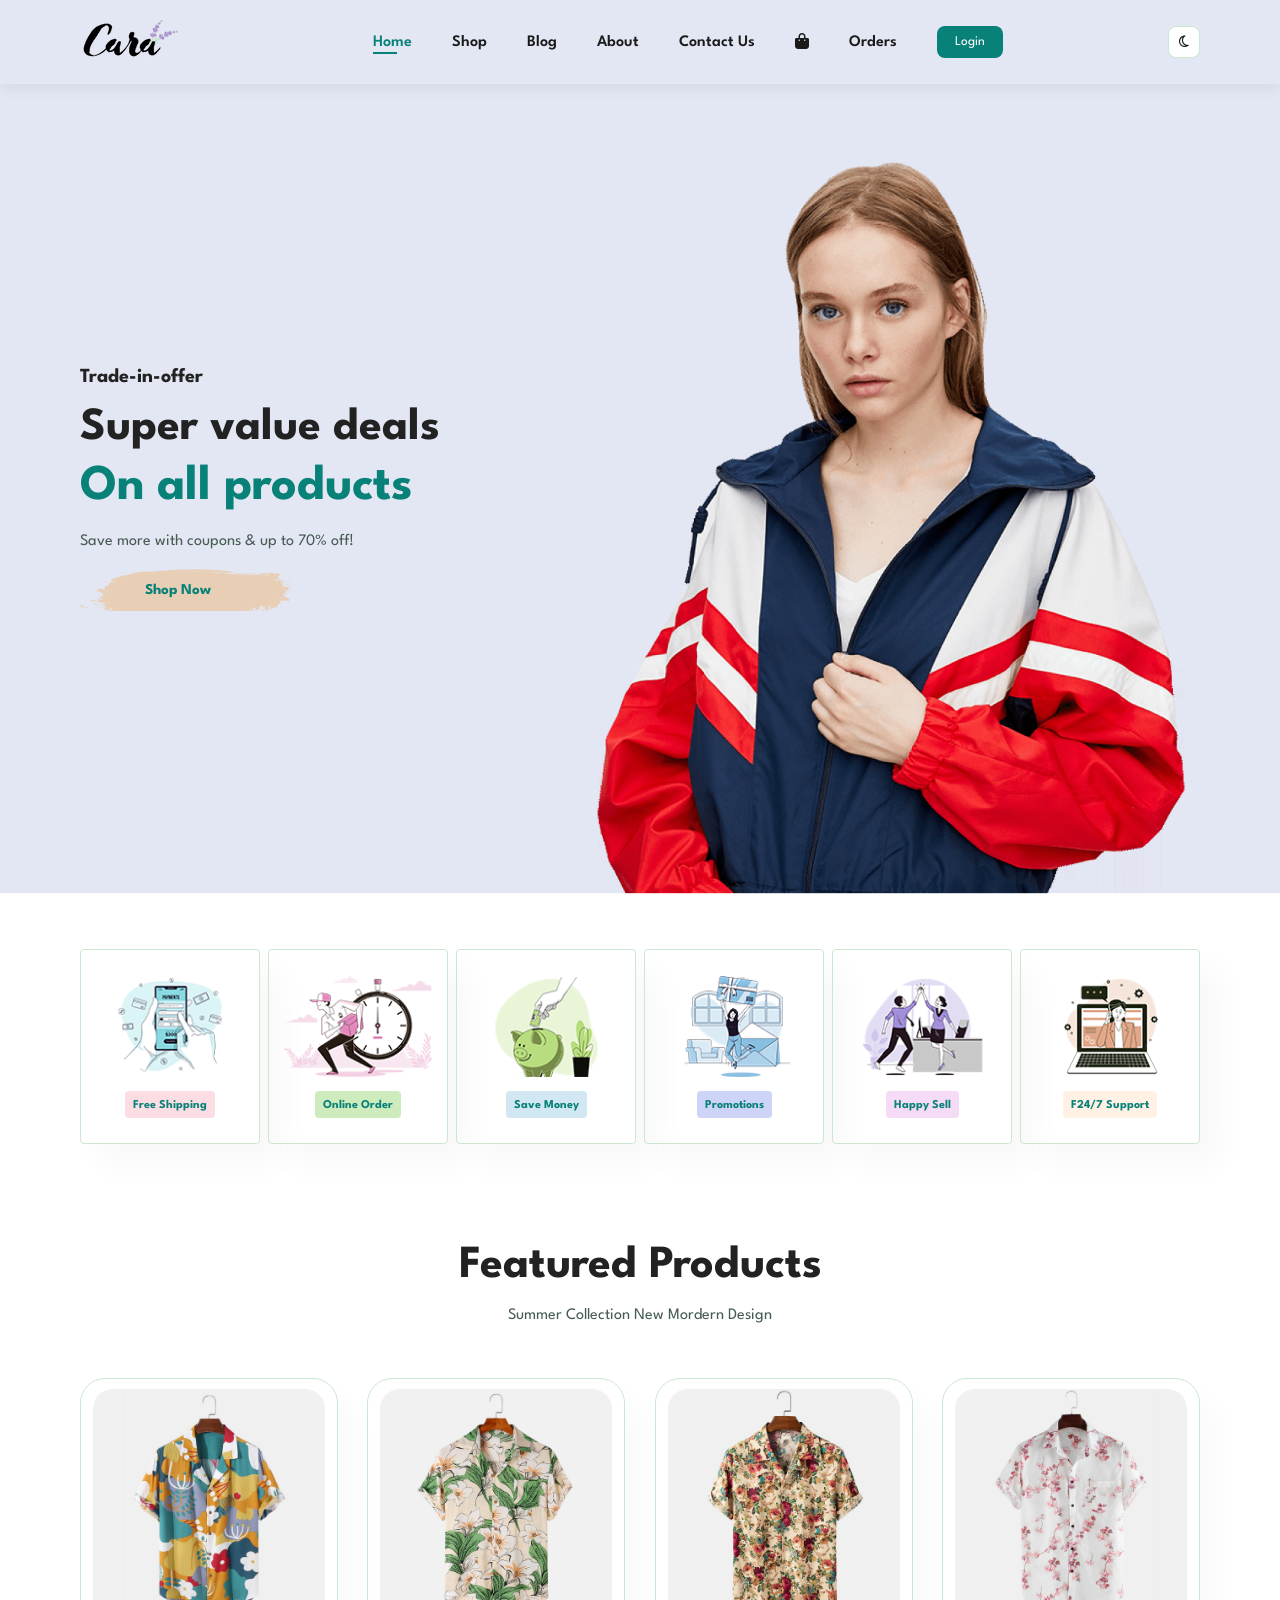
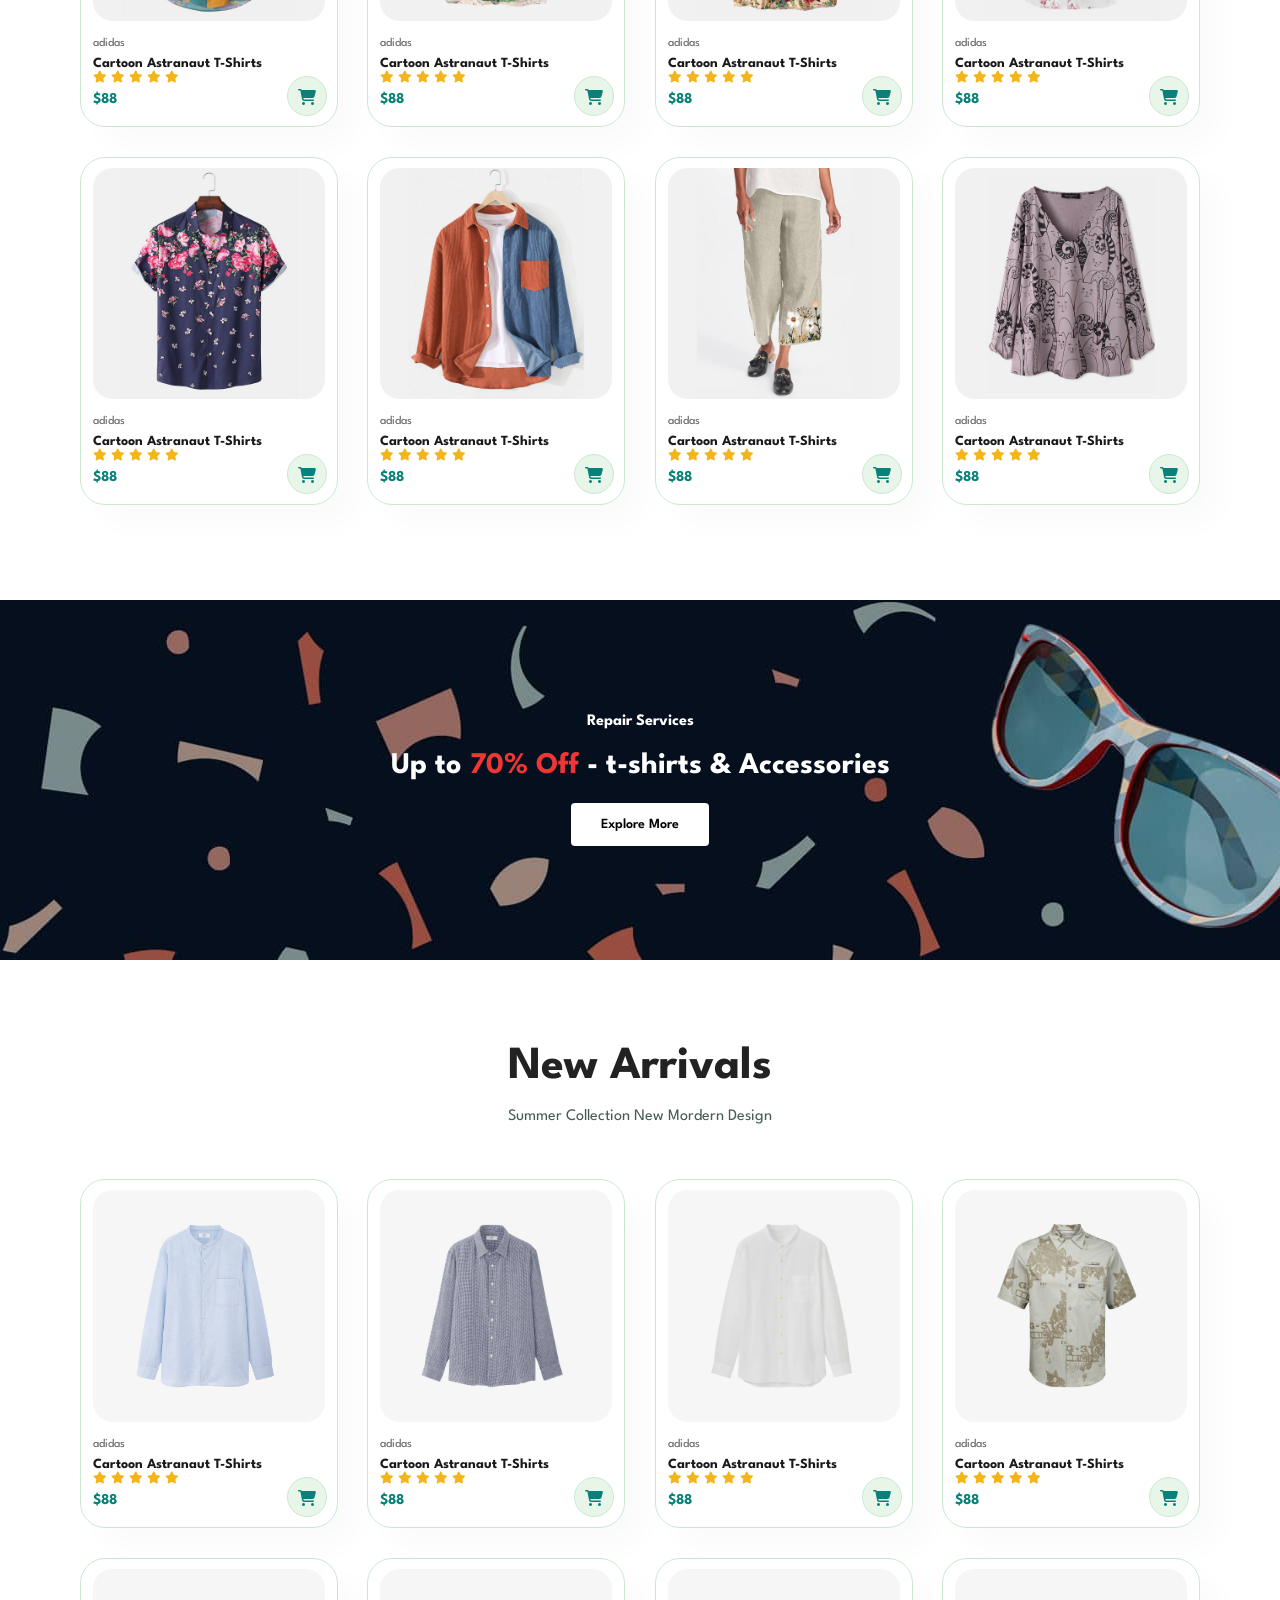
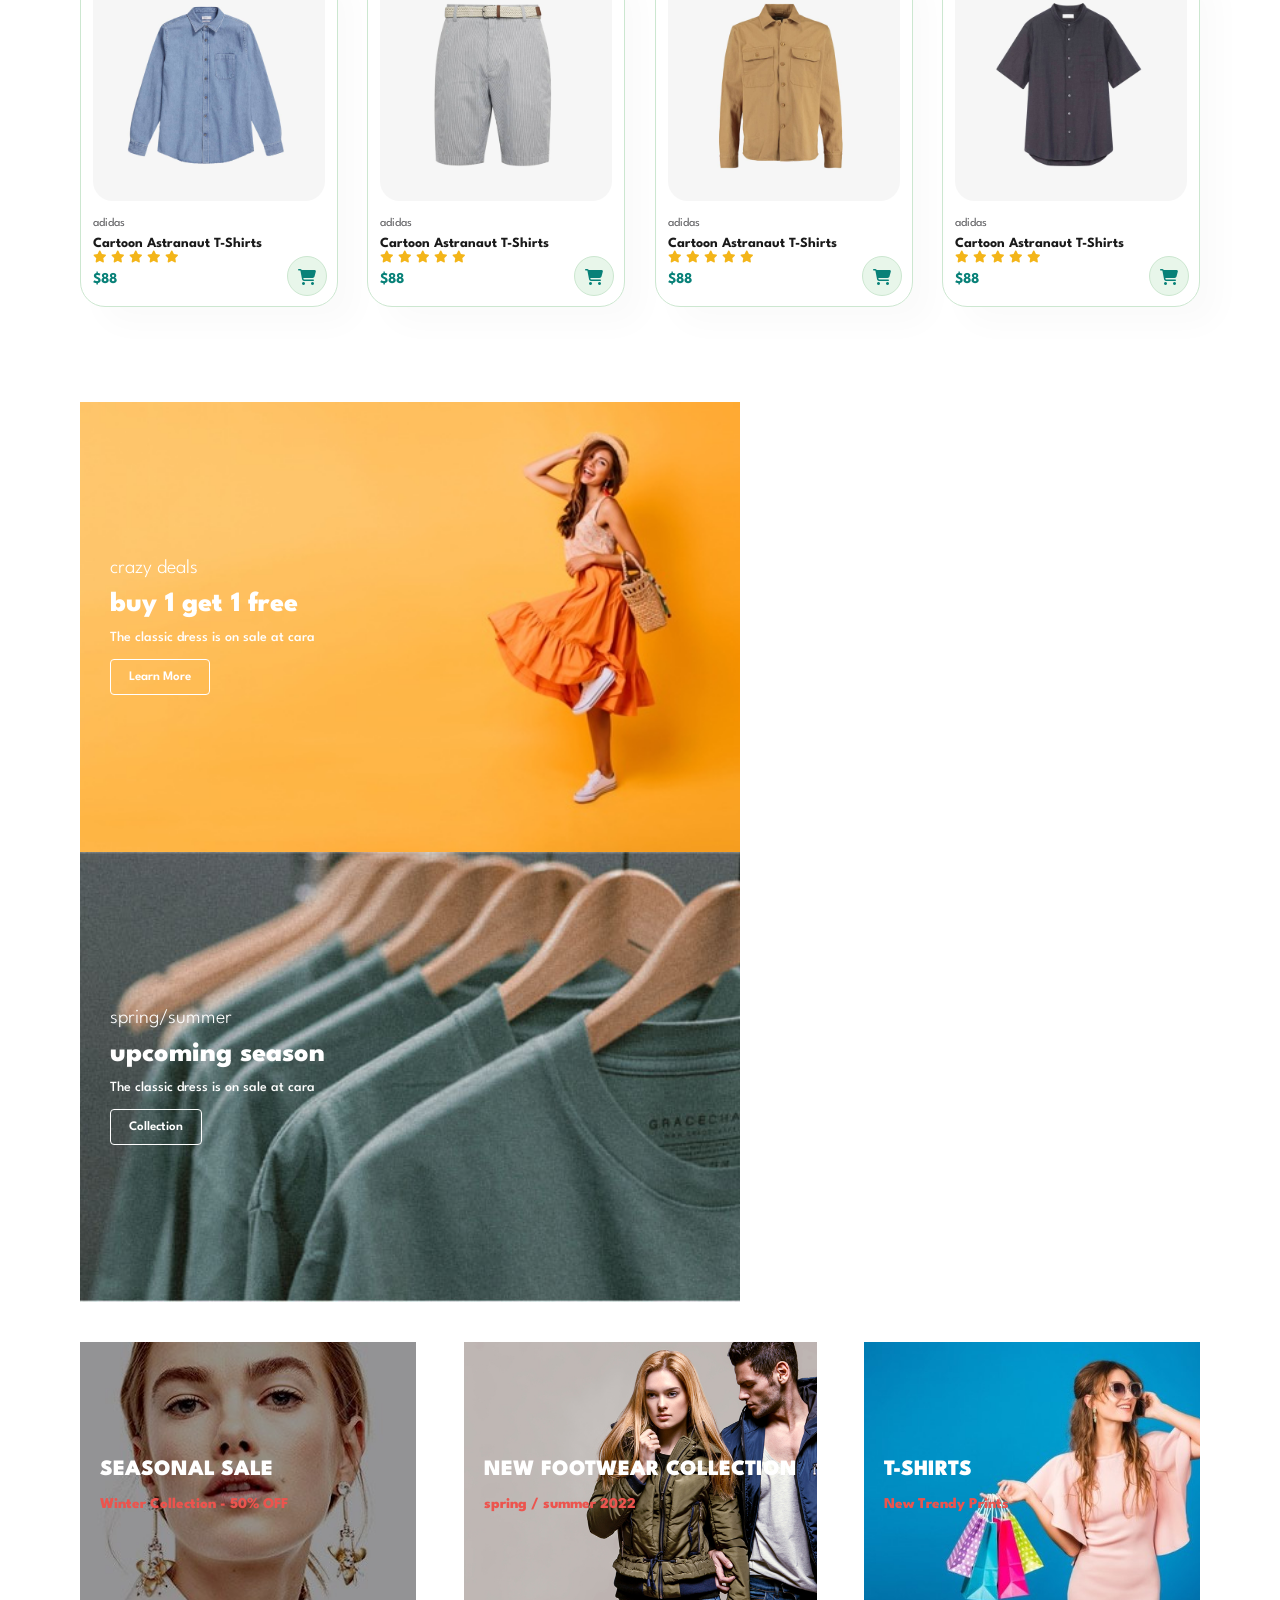
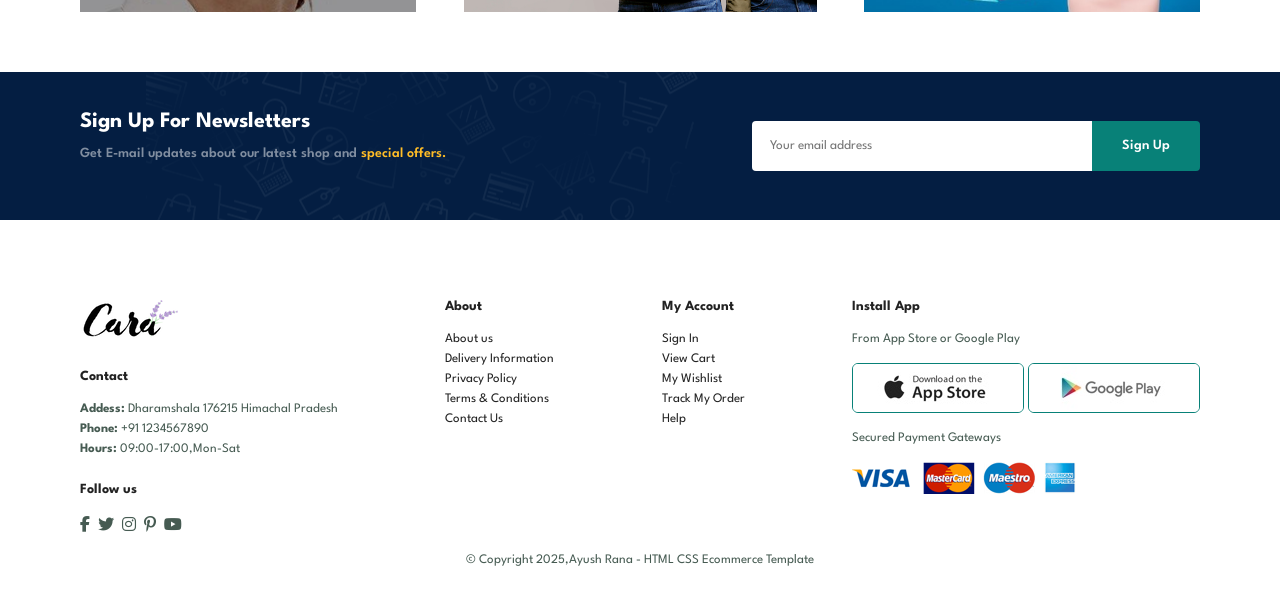
==== index.html @ 0502b314 "initial commit" ====
<!DOCTYPE html>
<html lang="en">

<head>
    <meta charset="UTF-8">
    <meta name="viewport" content="width=device-width, initial-scale=1.0">
    <title>Home - Cara</title>
    <link rel="icon" href="img/logo.png" type="image/png">
    <link rel="stylesheet" href="style.css">
    <link rel="stylesheet" href="https://cdnjs.cloudflare.com/ajax/libs/font-awesome/6.7.2/css/all.min.css" />
</head>

<body>
    <nav id="header">
        <a href="index.html"><img src="img/logo.png" class="logo" alt="logo"></a>

        <div style="display: flex;">
            <ul id="navbar">
                <li><a class="active" href="index.html">Home</a></li>
                <li><a href="shop.html">Shop</a></li>
                <li><a href="blog.html">Blog</a></li>
                <li><a href="about.html">About</a></li>
                <li><a href="contact.html">Contact Us</a></li>
                <li id="bag"><a href="cart.html"><i class="fa-solid fa-bag-shopping"></i></a></li>
                <li><a href="orders.html">Orders</a></li>
                <li class="login-btn">
                    <a href="auth.html">
                        <button
                            style="background-color: #088178; color: white; padding: 10px 18px; border: none; border-radius: 8px; cursor: pointer;">Login</button>
                    </a>
                </li>
                <a href="#" id="close"><i class="fa-solid fa-xmark"></i></a>
            </ul>

        </div>
        <button id="theme-toggle-desktop" aria-label="Toggle dark mode"><i class="fa-regular fa-moon"></i></button>
        <div id="mobile">
            <a href="cart.html"><i class="fa-solid fa-bag-shopping"></i></a>
            <i id="bar" class="fa-solid fa-bars"></i>
            <button id="theme-toggle" aria-label="Toggle dark mode"><i class="fa-regular fa-moon"></i></button>
        </div>



    </nav>

    <section id="hero">
        <h4>Trade-in-offer</h4>
        <h2>Super value deals</h2>
        <h1>On all products</h1>
        <p>Save more with coupons & up to 70% off! </p>
        <button>Shop Now</button>

    </section>

    <section id="feature" class="section-p1">
        <div class="feature-box">
            <img src="img/features/f1.png" alt="">
            <h6>Free Shipping</h6>
        </div>

        <div class="feature-box">
            <img src="img/features/f2.png" alt="">
            <h6>Online Order</h6>
        </div>

        <div class="feature-box">
            <img src="img/features/f3.png" alt="">
            <h6>Save Money</h6>
        </div>

        <div class="feature-box">
            <img src="img/features/f4.png" alt="">
            <h6>Promotions</h6>
        </div>

        <div class="feature-box">
            <img src="img/features/f5.png" alt="">
            <h6>Happy Sell</h6>
        </div>

        <div class="feature-box">
            <img src="img/features/f6.png" alt="">
            <h6>F24/7 Support</h6>
        </div>


    </section>

    <section id="product1" class="section-p1">
        <h2>Featured Products</h2>
        <p>Summer Collection New Mordern Design</p>
        <div class="pro-container">
            <div class="pro" onclick="window.location.href='sproduct.html' ">
                <img src="img/products/f1.jpg" alt="">
                <div class="des">
                    <span>adidas</span>
                    <h5>Cartoon Astranaut T-Shirts</h5>
                    <div class="star">
                        <i class="fas fa-star"></i>
                        <i class="fas fa-star"></i>
                        <i class="fas fa-star"></i>
                        <i class="fas fa-star"></i>
                        <i class="fas fa-star"></i>
                    </div>
                    <h4>$88</h4>
                </div>
                <a href="#" class="quick-add"><i class="fa-solid fa-cart-shopping" id="cart"></i></a>
            </div>
            <div class="pro" onclick="window.location.href='sproduct.html' ">
                <img src="img/products/f2.jpg" alt="">
                <div class="des">
                    <span>adidas</span>
                    <h5>Cartoon Astranaut T-Shirts</h5>
                    <div class="star">
                        <i class="fas fa-star"></i>
                        <i class="fas fa-star"></i>
                        <i class="fas fa-star"></i>
                        <i class="fas fa-star"></i>
                        <i class="fas fa-star"></i>
                    </div>
                    <h4>$88</h4>
                </div>
                <a href="#" class="quick-add"><i class="fa-solid fa-cart-shopping" id="cart"></i></a>
            </div>
            <div class="pro" onclick="window.location.href='sproduct.html' ">
                <img src="img/products/f3.jpg" alt="">
                <div class="des">
                    <span>adidas</span>
                    <h5>Cartoon Astranaut T-Shirts</h5>
                    <div class="star">
                        <i class="fas fa-star"></i>
                        <i class="fas fa-star"></i>
                        <i class="fas fa-star"></i>
                        <i class="fas fa-star"></i>
                        <i class="fas fa-star"></i>
                    </div>
                    <h4>$88</h4>
                </div>
                <a href="#" class="quick-add"><i class="fa-solid fa-cart-shopping" id="cart"></i></a>
            </div>
            <div class="pro" onclick="window.location.href='sproduct.html' ">
                <img src="img/products/f4.jpg" alt="">
                <div class="des">
                    <span>adidas</span>
                    <h5>Cartoon Astranaut T-Shirts</h5>
                    <div class="star">
                        <i class="fas fa-star"></i>
                        <i class="fas fa-star"></i>
                        <i class="fas fa-star"></i>
                        <i class="fas fa-star"></i>
                        <i class="fas fa-star"></i>
                    </div>
                    <h4>$88</h4>
                </div>
                <a href="#" class="quick-add"><i class="fa-solid fa-cart-shopping" id="cart"></i></a>
            </div>
            <div class="pro">
                <img src="img/products/f5.jpg" alt="">
                <div class="des">
                    <span>adidas</span>
                    <h5>Cartoon Astranaut T-Shirts</h5>
                    <div class="star">
                        <i class="fas fa-star"></i>
                        <i class="fas fa-star"></i>
                        <i class="fas fa-star"></i>
                        <i class="fas fa-star"></i>
                        <i class="fas fa-star"></i>
                    </div>
                    <h4>$88</h4>
                </div>
                <a href="#"><i class="fa-solid fa-cart-shopping" id="cart"></i></a>
            </div>
            <div class="pro">
                <img src="img/products/f6.jpg" alt="">
                <div class="des">
                    <span>adidas</span>
                    <h5>Cartoon Astranaut T-Shirts</h5>
                    <div class="star">
                        <i class="fas fa-star"></i>
                        <i class="fas fa-star"></i>
                        <i class="fas fa-star"></i>
                        <i class="fas fa-star"></i>
                        <i class="fas fa-star"></i>
                    </div>
                    <h4>$88</h4>
                </div>
                <a href="#"><i class="fa-solid fa-cart-shopping" id="cart"></i></a>
            </div>
            <div class="pro">
                <img src="img/products/f7.jpg" alt="">
                <div class="des">
                    <span>adidas</span>
                    <h5>Cartoon Astranaut T-Shirts</h5>
                    <div class="star">
                        <i class="fas fa-star"></i>
                        <i class="fas fa-star"></i>
                        <i class="fas fa-star"></i>
                        <i class="fas fa-star"></i>
                        <i class="fas fa-star"></i>
                    </div>
                    <h4>$88</h4>
                </div>
                <a href="#"><i class="fa-solid fa-cart-shopping" id="cart"></i></a>
            </div>
            <div class="pro">
                <img src="img/products/f8.jpg" alt="">
                <div class="des">
                    <span>adidas</span>
                    <h5>Cartoon Astranaut T-Shirts</h5>
                    <div class="star">
                        <i class="fas fa-star"></i>
                        <i class="fas fa-star"></i>
                        <i class="fas fa-star"></i>
                        <i class="fas fa-star"></i>
                        <i class="fas fa-star"></i>
                    </div>
                    <h4>$88</h4>
                </div>
                <a href="#"><i class="fa-solid fa-cart-shopping" id="cart"></i></a>
            </div>
        </div>
    </section>

    <section id="banner" class="section-m1">
        <h4>
            Repair Services
        </h4>
        <h2>Up to <span>70% Off</span> - t-shirts & Accessories</h2>
        <button class="normal">
            Explore More
        </button>
    </section>

    <section id="product1" class="section-p1">
        <h2>New Arrivals</h2>
        <p>Summer Collection New Mordern Design</p>
        <div class="pro-container">
            <div class="pro">
                <img src="img/products/n1.jpg" alt="">
                <div class="des">
                    <span>adidas</span>
                    <h5>Cartoon Astranaut T-Shirts</h5>
                    <div class="star">
                        <i class="fas fa-star"></i>
                        <i class="fas fa-star"></i>
                        <i class="fas fa-star"></i>
                        <i class="fas fa-star"></i>
                        <i class="fas fa-star"></i>
                    </div>
                    <h4>$88</h4>
                </div>
                <a href="#"><i class="fa-solid fa-cart-shopping" id="cart"></i></a>
            </div>
            <div class="pro">
                <img src="img/products/n2.jpg" alt="">
                <div class="des">
                    <span>adidas</span>
                    <h5>Cartoon Astranaut T-Shirts</h5>
                    <div class="star">
                        <i class="fas fa-star"></i>
                        <i class="fas fa-star"></i>
                        <i class="fas fa-star"></i>
                        <i class="fas fa-star"></i>
                        <i class="fas fa-star"></i>
                    </div>
                    <h4>$88</h4>
                </div>
                <a href="#"><i class="fa-solid fa-cart-shopping" id="cart"></i></a>
            </div>
            <div class="pro">
                <img src="img/products/n3.jpg" alt="">
                <div class="des">
                    <span>adidas</span>
                    <h5>Cartoon Astranaut T-Shirts</h5>
                    <div class="star">
                        <i class="fas fa-star"></i>
                        <i class="fas fa-star"></i>
                        <i class="fas fa-star"></i>
                        <i class="fas fa-star"></i>
                        <i class="fas fa-star"></i>
                    </div>
                    <h4>$88</h4>
                </div>
                <a href="#"><i class="fa-solid fa-cart-shopping" id="cart"></i></a>
            </div>
            <div class="pro">
                <img src="img/products/n4.jpg" alt="">
                <div class="des">
                    <span>adidas</span>
                    <h5>Cartoon Astranaut T-Shirts</h5>
                    <div class="star">
                        <i class="fas fa-star"></i>
                        <i class="fas fa-star"></i>
                        <i class="fas fa-star"></i>
                        <i class="fas fa-star"></i>
                        <i class="fas fa-star"></i>
                    </div>
                    <h4>$88</h4>
                </div>
                <a href="#"><i class="fa-solid fa-cart-shopping" id="cart"></i></a>
            </div>
            <div class="pro">
                <img src="img/products/n5.jpg" alt="">
                <div class="des">
                    <span>adidas</span>
                    <h5>Cartoon Astranaut T-Shirts</h5>
                    <div class="star">
                        <i class="fas fa-star"></i>
                        <i class="fas fa-star"></i>
                        <i class="fas fa-star"></i>
                        <i class="fas fa-star"></i>
                        <i class="fas fa-star"></i>
                    </div>
                    <h4>$88</h4>
                </div>
                <a href="#"><i class="fa-solid fa-cart-shopping" id="cart"></i></a>
            </div>
            <div class="pro">
                <img src="img/products/n6.jpg" alt="">
                <div class="des">
                    <span>adidas</span>
                    <h5>Cartoon Astranaut T-Shirts</h5>
                    <div class="star">
                        <i class="fas fa-star"></i>
                        <i class="fas fa-star"></i>
                        <i class="fas fa-star"></i>
                        <i class="fas fa-star"></i>
                        <i class="fas fa-star"></i>
                    </div>
                    <h4>$88</h4>
                </div>
                <a href="#"><i class="fa-solid fa-cart-shopping" id="cart"></i></a>
            </div>
            <div class="pro">
                <img src="img/products/n7.jpg" alt="">
                <div class="des">
                    <span>adidas</span>
                    <h5>Cartoon Astranaut T-Shirts</h5>
                    <div class="star">
                        <i class="fas fa-star"></i>
                        <i class="fas fa-star"></i>
                        <i class="fas fa-star"></i>
                        <i class="fas fa-star"></i>
                        <i class="fas fa-star"></i>
                    </div>
                    <h4>$88</h4>
                </div>
                <a href="#"><i class="fa-solid fa-cart-shopping" id="cart"></i></a>
            </div>
            <div class="pro">
                <img src="img/products/n8.jpg" alt="">
                <div class="des">
                    <span>adidas</span>
                    <h5>Cartoon Astranaut T-Shirts</h5>
                    <div class="star">
                        <i class="fas fa-star"></i>
                        <i class="fas fa-star"></i>
                        <i class="fas fa-star"></i>
                        <i class="fas fa-star"></i>
                        <i class="fas fa-star"></i>
                    </div>
                    <h4>$88</h4>
                </div>
                <a href="#"><i class="fa-solid fa-cart-shopping" id="cart"></i></a>
            </div>
        </div>
    </section>

    <section id="sm-banner" class="section-p1">
        <div class="banner-box">
            <h4>crazy deals</h4>
            <h2>buy 1 get 1 free</h2>
            <span>The classic dress is on sale at cara</span>
            <button class="white">Learn More</button>
        </div>

        <div class="banner-box banner-box2">
            <h4>spring/summer</h4>
            <h2>upcoming season</h2>
            <span>The classic dress is on sale at cara</span>
            <button class="white">Collection</button>
        </div>

    </section>

    <section id="banner3">
        <div class="banner-box">
            <h2>SEASONAL SALE</h2>
            <h3>Winter Collection - 50% OFF</h3>

        </div>

        <div class="banner-box banner-box2">
            <h2>NEW FOOTWEAR COLLECTION </h2>
            <h3>spring / summer 2022</h3>

        </div>

        <div class="banner-box banner-box3">
            <h2>T-SHIRTS</h2>
            <h3>New Trendy Prints</h3>

        </div>
    </section>

    <section id="newsletter" class="section-p1 section-m1">
        <div class="newstext">
            <h4>Sign Up For Newsletters</h4>
            <p>Get E-mail updates about our latest shop and <span>special offers.</span></p>
        </div>

        <div class="form">
            <input type="text" placeholder="Your email address">
            <button class="normal">Sign Up</button>
        </div>
    </section>

    <footer class="section-p1">
        <div class="col">
            <img class="logo" src="img/logo.png" alt="">
            <h4>Contact</h4>
            <p><strong>Addess: </strong>Dharamshala 176215 Himachal Pradesh</p>
            <p><strong>Phone: </strong>+91 1234567890</p>
            <p><strong>Hours: </strong>09:00-17:00,Mon-Sat</p>

            <div class="follow">
                <h4>Follow us</h4>
                <div class="icon">
                    <i class="fa-brands fa-facebook-f"></i>
                    <i class="fa-brands fa-twitter"></i>
                    <i class="fa-brands fa-instagram"></i>
                    <i class="fa-brands fa-pinterest-p"></i>
                    <i class="fa-brands fa-youtube"></i>
                </div>
            </div>
        </div>

        <div class="col">
            <h4>About</h4>
            <a href="#">About us</a>
            <a href="#">Delivery Information</a>
            <a href="#">Privacy Policy</a>
            <a href="#">Terms & Conditions</a>
            <a href="#">Contact Us</a>
        </div>

        <div class="col">
            <h4>My Account</h4>
            <a href="#">Sign In</a>
            <a href="#">View Cart</a>
            <a href="#">My Wishlist</a>
            <a href="#">Track My Order</a>
            <a href="#">Help</a>
        </div>

        <div class="col install">
            <h4>Install App</h4>
            <p>From App Store or Google Play</p>
            <div class="row">
                <img src="img/pay/app.jpg" alt="">
                <img src="img/pay/play.jpg" alt="">
            </div>
            <p>Secured Payment Gateways </p>
            <img src="img/pay/pay.png" alt="">
        </div>

        <div class="copyright">
            <p>© Copyright 2025,Ayush Rana - HTML CSS Ecommerce Template</p>
        </div>

    </footer>

    <script src="script.js"></script>
</body>

</html>
---- style.css ----
@import url('https://fonts.googleapis.com/css2?family=League+Spartan:wght@100..900&family=Roboto:ital,wght@0,100..900;1,100..900&display=swap');

* {
    margin: 0;
    padding: 0;
    box-sizing: border-box;
    font-family: 'league Spartan', sans-serif;
}

h1 {
    font-size: 50px;
    line-height: 64px;
    color: #222;

}

h2 {
    font-size: 46px;
    line-height: 54px;
    color: #222;
}

h4 {
    font-size: 20px;
    color: #222;
}

h6 {
    font-weight: 700;
    font-size: 12px;

}

p {
    font-size: 16px;
    color: #465b52;
    margin: 15px 0 20px 0;

}

.section-p1 {
    padding: 40px 80px;
}

.section-m1 {
    margin: 40px 0;
}

button.normal {
    font-size: 14px;
    font-weight: 600;
    padding: 15px 30px;
    color: #000;
    background-color: #fff;
    border-radius: 4px;
    cursor: pointer;
    border: none;
    outline: none;
    transition: 0.2s;
}

button.white {
    font-size: 13px;
    font-weight: 600;
    padding: 11px 18px;
    color: #fff;
    background-color: transparent;
    border-radius: 4px;
    cursor: pointer;
    border: 1px solid white;
    outline: none;
    transition: 0.2s;
}

body {
    width: 100%;
}

/* ---------- Dark mode and toggle button ---------- */
#theme-toggle,
#theme-toggle-desktop {
    margin-left: 12px;
    border: 1px solid #cce7d0;
    background: #fff;
    color: #1a1a1a;
    padding: 8px 10px;
    border-radius: 8px;
    cursor: pointer;
}

#theme-toggle i,
#theme-toggle-desktop i {
    pointer-events: none;
}

/* Base dark theme */
body.dark {
    background: #0f1115;
    color: #e6e6e6;
}

body.dark h1,
body.dark h2,
body.dark h4,
body.dark h6 {
    color: #e6e6e6;
}

body.dark p {
    color: #b0b6bf;
}

/* Header */
body.dark #header {
    background: #151923;
    box-shadow: 0 5px 15px rgba(0, 0, 0, 0.4);
}

body.dark #navbar li a {
    color: #e6e6e6;
}

body.dark #navbar li a.active,
body.dark #navbar li a:hover {
    color: #7dd3fc;
}

body.dark #navbar li a.active::after,
body.dark #navbar li a:hover::after {
    background: #7dd3fc;
}

body.dark #theme-toggle,
body.dark #theme-toggle-desktop {
    background: #1e2533;
    color: #e6e6e6;
    border-color: #2b3447;
}

/* Product cards */
body.dark #product1 .pro {
    background: #111827;
    border-color: #1f2937;
    box-shadow: 0 10px 20px rgba(0, 0, 0, 0.35);
}

body.dark #product1 .pro .des span {
    color: #94a3b8;
}

body.dark #product1 .pro .des h5 {
    color: #e6e6e6;
}

body.dark #product1 .pro .des h4 {
    color: #7dd3fc;
}

body.dark #product1 .pro #cart {
    background: #0b1220;
    color: #7dd3fc;
    border-color: #1f2937;
}

/* Page header media */
body.dark #page-header {
    filter: brightness(0.75) saturate(0.9);
}

/* Footer */
body.dark footer a {
    color: #e6e6e6;
}

body.dark footer .col .follow .icon i {
    color: #b0b6bf;
}

body.dark footer .install .row img {
    border-color: #2b3447;
}


/* Header start */
#header {
    display: flex;
    align-items: center;
    justify-content: space-between;
    padding: 20px 80px;
    background: #e3e6f3;
    box-shadow: 0 5px 15px rgba(0, 0, 0, 0.06);
    position: sticky;
    z-index: 999;
    top: 0;
    left: 0;
}

/* .logo{
    width: 200px;
} */

#navbar {
    display: flex;
    align-items: center;
    justify-content: center;
}

#navbar li {
    list-style: none;
    padding: 0 20px;
    position: relative;

}

#navbar li a {
    text-decoration: none;
    font-size: 16px;
    font-weight: 600;
    color: #1a1a1a;
    transition: 0.3s ease;
}

#navbar li a:hover {
    color: #088178;

}

#navbar li a.active {
    color: #088178;
}

#navbar li a.active::after,
#navbar li a:hover::after {
    content: "";
    width: 30%;
    height: 2px;
    background: #088178;
    position: absolute;
    bottom: -4px;
    left: 20px;
}



#mobile {
    display: none;
    align-items: center;
}

#close {
    display: none;
}

/* Home Page */
#hero {
    background-image: url("img/hero4.png");
    height: 90vh;
    width: 100%;
    background-size: cover;
    background-position: top 25% right 0;
    padding: 0 80px;
    display: flex;
    flex-direction: column;
    align-items: flex-start;
    justify-content: center;
    animation: slideshow 20s ease-in-out 1s infinite alternate;
}

@keyframes slideshow {
    0% {
        background-image: url('img/hero4.png');
    }

    33% {
        background-image: url('img/banner/b4.jpg');
    }

    66% {
        background-image: url('img/blog/b2.jpg');
    }

    100% {
        background-image: url("img/hero4.png");
    }
}


#hero h4 {
    padding-bottom: 15px;

}

#hero h1 {
    color: #088178;
}

#hero button {
    background-image: url('img/button.png');
    background-color: transparent;
    color: #088178;
    border: 0;
    padding: 14px 80px 14px 65px;
    background-repeat: no-repeat;
    cursor: pointer;
    font-weight: 700;
    font-size: 15px;
}

#feature {
    display: flex;
    align-items: center;
    justify-content: space-between;
    flex-wrap: wrap;
}

#feature .feature-box {
    width: 180px;
    text-align: center;
    padding: 25px 15px;
    box-shadow: 20px 20px 34px rgba(0, 0, 0, 0.03);
    border: 1px solid #cce7d0;
    border-radius: 4px;
    margin: 15px 0;
}

#feature .feature-box:hover {
    box-shadow: 10px 10px 54px rgba(70, 62, 221, 0.1);
}

#feature .feature-box img {
    width: 100%;
    margin-bottom: 10px;

}

#feature .feature-box h6 {
    display: inline-block;
    padding: 9px 8px 6px 8px;
    line-height: 1;
    border-radius: 4px;
    color: #088178;
    background-color: #fddde4;
}

#feature .feature-box:nth-child(2) h6 {
    background-color: #cdebbc;
}

#feature .feature-box:nth-child(3) h6 {
    background-color: #d1e8f2;
}

#feature .feature-box:nth-child(4) h6 {
    background-color: #cdd4f8;
}

#feature .feature-box:nth-child(5) h6 {
    background-color: #f6dbf6;
}

#feature .feature-box:nth-child(6) h6 {
    background-color: #fff2e5;
}

#product1 {
    text-align: center;

}

#product1 .pro-container {
    display: flex;
    justify-content: space-between;
    padding-top: 20px;
    flex-wrap: wrap;
}

#product1 .pro {
    width: 23%;
    min-width: 250px;
    padding: 10px 12px;
    border: 1px solid#cce7d0;
    cursor: pointer;
    border-radius: 25px;
    box-shadow: 20px 20px 30px rgba(0, 0, 0, 0.02);
    margin: 15px 0;
    transition: 0.2s ease;
    position: relative;
}

#product1 .pro:hover {
    box-shadow: 20px 20px 30px rgba(0, 0, 0, 0.06);
}

#product1 .pro img {
    width: 100%;
    border-radius: 20px;
}

#product1 .pro .des {
    text-align: start;
    padding: 10px 0;
}

#product1 .pro .des span {
    color: #606063;
    font-size: 12px;

}

#product1 .pro .des h5 {
    padding-top: 7px;
    color: #1a1a1a;
    font-size: 14px;
}

#product1 .pro .des i {
    font-size: 12px;
    color: rgb(243, 181, 25);
}

#product1 .pro .des h4 {
    padding-top: 7px;
    font-size: 15px;
    font-weight: 700;
    color: #088178;
}

#product1 .pro #cart {
    width: 40px;
    height: 40px;
    line-height: 40px;
    border-radius: 50px;
    background-color: #e8f6ea;
    /* font-weight: 500; */
    color: #088178;
    border: 1px solid #cce7d0;
    position: absolute;
    bottom: 10px;
    right: 10px;
}

#banner {
    display: flex;
    flex-direction: column;
    justify-content: center;
    align-items: center;
    text-align: center;
    background-image: url('img/banner/b2.jpg');
    width: 100%;
    height: 40vh;
    background-size: cover;
    background-position: center;
}

#banner h4 {
    color: #fff;
    font-size: 16px;

}

#banner h2 {
    color: #fff;
    font-size: 30px;
    padding: 10px 0;

}

#banner h2 span {
    color: #ef3636;

}

#banner button:hover {
    background-color: #088178;
    color: #fff;
}

#sm-banner {
    display: flex;
    justify-content: space-between;
    flex-wrap: wrap;
}

#sm-banner .banner-box {
    display: flex;
    flex-direction: column;
    justify-content: center;
    align-items: flex-start;
    background-image: url('img/banner/b17.jpg');
    min-width: 660px;
    height: 50vh;
    background-size: cover;
    background-position: center;
    padding: 30px;

}

#sm-banner .banner-box2 {
    background-image: url('img/banner/b10.jpg');
}

#sm-banner h4 {
    color: #fff;
    font-size: 20px;
    font-weight: 300;
}

#sm-banner h2 {
    color: #fff;
    font-size: 28px;
    font-weight: 800;
}

#sm-banner span {
    color: #fff;
    font-size: 14px;
    font-weight: 500;
    padding-bottom: 15px;
}

#sm-banner .banner-box:hover button {
    background-color: #088178;
    border: 1px solid #088178;
}

#banner3 {
    display: flex;
    justify-content: space-between;
    flex-wrap: wrap;
    padding: 0 80px;
}

#banner3 .banner-box {
    display: flex;
    flex-direction: column;
    justify-content: center;
    align-items: flex-start;
    background-image: url('img/banner/b7.jpg');
    min-width: 30%;
    height: 30vh;
    background-size: cover;
    background-position: center;
    padding: 20px;
    margin-bottom: 20px;
}

#banner3 .banner-box2 {
    background-image: url('img/banner/b4.jpg');
}

#banner3 .banner-box3 {
    background-image: url('img/banner/b18.jpg');
}

#banner3 .banner-box h2 {
    color: #fff;
    font-weight: 900;
    font-size: 22px;
}

#banner3 .banner-box h3 {
    font-size: 15px;
    font-weight: 800;
    color: #ec544e;
}

#newsletter {
    display: flex;
    justify-content: space-between;
    flex-wrap: wrap;
    align-items: center;
    background-image: url('img/banner/b14.png');
    background-repeat: no-repeat;
    background-position: 20% 30%;
    background-color: #041e42;
}

#newsletter h4 {
    font-size: 22px;
    font-weight: 700;
    color: #fff;

}

#newsletter p {
    font-size: 14px;
    font-weight: 600;
    color: #818ea0;
}

#newsletter p span {
    color: #ffbd27;
}

#newsletter .form {
    display: flex;
    width: 40%;
}

#newsletter input {
    height: 3.125rem;
    padding: 0 1.25em;
    width: 100%;
    border: 1px solid transparent;
    border-radius: 4px;
    outline: none;
    border-top-right-radius: 0;
    border-bottom-right-radius: 0;
}

#newsletter button {
    background-color: #088178;
    color: #fff;
    white-space: nowrap;
    border-top-left-radius: 0;
    border-bottom-left-radius: 0;
}

footer {
    display: flex;
    flex-wrap: wrap;
    justify-content: space-between;
}

footer .col {
    display: flex;
    flex-direction: column;
    align-items: flex-start;
    margin-bottom: 20px;
}

footer .logo {
    margin-bottom: 30px;
}

footer h4 {
    font-size: 14px;
    padding-bottom: 20px;
}

footer p {
    font-size: 13px;
    margin: 0 0 8px 0;
}

footer a {
    font-size: 13px;
    text-decoration: none;
    color: #222;
    margin-bottom: 10px;
    margin: 0 0 8px 0;
}

footer .col .follow {
    margin-top: 20px;
}

footer .col .follow .icon i {
    color: #465b52;
    padding-right: 4px;
    cursor: pointer;
}

footer .install .row img {
    border: 1px solid #088178;
    border-radius: 6px;


}

footer .install img {
    margin: 10px 0 15px 0;

}

footer .col .follow .icon i:hover,
footer a:hover {
    color: #088178;

}

footer .copyright {
    width: 100%;
    text-align: center;
}

/* Shop Page */

#page-header {
    background-image: url('img/banner/b1.jpg');
    height: 40vh;
    width: 100%;
    background-size: cover;
    display: flex;
    justify-content: center;
    align-items: center;
    flex-direction: column;
    padding: 14px;
}

#page-header h2,
#page-header p {
    color: #fff;
}

#pagination {
    text-align: center;
}

#pagination a {
    text-decoration: none;
    background-color: #088178;
    padding: 15px 20px;
    border-radius: 4px;
    color: #fff;
    font-weight: 600;
}

#pagination a i {
    font-size: 16px;
    font-weight: 600;
}


/* SIngle product */

#prodetails {
    display: flex;
    margin-top: 20px;
}

#prodetails .single-pro-image {
    width: 40%;
    margin-right: 50px;
}

.small-img-proup {
    display: flex;
    justify-content: space-between;
}

.small-img-col {
    flex-basis: 24%;
    cursor: pointer;
}

#prodetails .single-pro-details {
    width: 50%;
    padding-top: 30px;
}

#prodetails .single-pro-details h4 {
    padding: 40px 0 20px 0;
}

#prodetails .single-pro-details h2 {
    font-size: 20px;
}

#prodetails .single-pro-details select {
    display: block;
    padding: 5px 10px;
    margin-bottom: 10px;
}

#prodetails .single-pro-details input {
    width: 50px;
    height: 47px;
    padding-left: 10px;
    font-size: 16px;
    margin-right: 10px;
}

#prodetails .single-pro-details input:focus {
    outline: none;
}

#prodetails .single-pro-details button {
    background-color: #088178;
    color: #fff;
}

#prodetails .single-pro-details span {
    line-height: 25px;
}


/* Blog page */
#page-header.blog-header {
    background-image: url('img/banner/b19.jpg');
}

#blog {
    padding: 150px 150px 0 150px;

}

#blog .blog-box {
    display: flex;
    align-items: center;
    width: 100%;
    position: relative;
    padding-bottom: 90px;
}

#blog .blog-img {
    width: 50%;
    margin-right: 40px;
}

#blog img {
    width: 100%;
    height: 300px;
    object-fit: cover;
}

#blog .blog-details {
    width: 50%;

}

#blog .blog-details a {
    text-decoration: none;
    font-size: 11px;
    color: #000;
    font-weight: 700;
    position: relative;
    transition: 0.3s;
}

#blog .blog-details a::after {
    content: '';
    width: 50px;
    height: 1px;
    background-color: #000;
    position: absolute;
    top: 4px;
    right: -60px;
}

#blog .blog-details a:hover {
    color: #088178;
}

#blog .blog-details a:hover::after {
    background-color: #088178;
}

#blog .blog-box h1 {
    position: absolute;
    top: -40px;
    left: 0;
    font-size: 70px;
    font-weight: 700;
    color: #c9cbce;
    z-index: -999;
}

/* About Page */
#page-header.about-header {
    background-image: url('img/about/banner.png');
}

#about-head {
    display: flex;
    align-items: center;
}

#about-head img {
    width: 50%;
    height: auto;
}

#about-head div {
    padding-left: 40px;
}

#about-app {
    text-align: center;
}

#about-app .video {
    width: 70%;
    height: 100%;
    margin-top: 30px;
    margin: 30px auto 0 auto;
}

#about-app .video video {
    width: 100%;
    height: 100%;
    border-radius: 20px;
}

/* contact us-page */

#page-header.contact-header {
    background-image: url('img/about/banner.png');
}

#contact-details {
    display: flex;
    align-items: center;
    justify-content: space-between;
}

#contact-details .details {
    width: 40%;
}

#contact-details .details span,
#form-details form span {
    font-size: 12px;
}

#contact-details .details h2,
#form-details form h2 {
    font-size: 26px;
    line-height: 35px;
    padding: 20px 0;
}

#contact-details .details h3 {
    font-size: 16px;
    padding-bottom: 15px;
}

#contact-details .details li {
    list-style: none;
    display: flex;
    padding: 10px 0;
}

#contact-details .details li i {
    font-size: 14px;
    padding-right: 22px;
}

#contact-details .details li p {
    margin: 0;
    font-size: 14px;
}

#contact-details .map {
    width: 55%;
    height: 400px;
}

#contact-details .map iframe {
    width: 100%;
    height: 100%;
}

#form-details {
    display: flex;
    justify-content: space-between;
    margin: 30px;
    padding: 80px;
    border: 1px solid #e1e1e1;
}

#form-details form {
    width: 65%;
    display: flex;
    flex-direction: column;
    align-items: flex-start;
}

#form-details form input,
#form-details form textarea {
    width: 100%;
    padding: 12px 15px;
    outline: none;
    margin-bottom: 20px;
    border: 1px solid #e1e1e1;
}

#form-details form button {
    background-color: #088178;
    color: #fff;
}

#form-details .people div {
    padding-bottom: 25px;
    display: flex;
    align-items: flex-start;
}

#form-details .people div img {
    width: 65px;
    height: 65px;
    object-fit: cover;
    margin-right: 15px;
}

#form-details .people div p {
    margin: 0;
    font-size: 13px;
    line-height: 25px;
}

#form-details .people div span {
    display: block;
    font-size: 16px;
    font-weight: 600;
    color: #000;
}

/* cart page */

#cart-load {
    overflow-x: auto;
}


#cart-load table {
    width: 100%;
    border-collapse: collapse;
    table-layout: fixed;
    white-space: nowrap;
}

#cart-load table img {
    width: 70px;
}

#cart-load table td:nth-child(1) {
    width: 100px;
    text-align: center;
}

#cart-load table td:nth-child(2) {
    width: 150px;
    text-align: center;
}

#cart-load table td:nth-child(3) {
    width: 250px;
    text-align: center;
}

#cart-load table td:nth-child(4),
#cart-load table td:nth-child(5),
#cart-load table td:nth-child(6) {
    width: 150px;
    text-align: center;
}

#cart-load table td:nth-child(5) input {
    width: 70px;
    padding: 10px 5px 10px 15px;
}

#cart-load table thead {
    border: 1px solid #e2e9e1;
    border-left: none;
    border-right: none;
}

#cart-load table thead td {
    font-weight: 700;
    text-transform: uppercase;
    font-size: 13px;
    padding: 18px 0;
}

#cart-load table tbody tr td {
    padding-top: 15px;
}

#cart-load table tbody tr td a {
    color: #000;
}

#cart-load table tbody td {
    font-size: 13px;
}

#cart-add {
    display: flex;
    flex-wrap: wrap;
    justify-content: space-between;
}

#coupon {
    width: 50%;
    margin-bottom: 30px;
}

#coupon h3,
#subtotal h3 {
    padding-bottom: 15px;
}

#coupon input {
    padding: 10px 20px;
    outline: none;
    width: 60%;
    margin-right: 10px;
    border: 1px solid #e2e9e1;
}

#coupon button,
#subtotal button {
    background-color: #088178;
    color: #fff;
    padding: 12px 20px;
}

#subtotal {
    width: 50%;
    margin-bottom: 30px;
    border: 1px solid #e2e9e1;
    padding: 30px;
}

#subtotal table {
    border-collapse: collapse;
    width: 100%;
    margin-bottom: 20px;
}

#subtotal table td {
    width: 50%;
    border: 1px solid #e2e9e1;
    padding: 10px;
    font-size: 13px;
}




/* Media Query */

@media(max-width:799px) {
    .section-p1 {
        padding: 40px 40px;
    }

    #navbar {
        display: flex;
        flex-direction: column;
        align-items: flex-start;
        justify-content: flex-start;
        position: fixed;
        top: 0;
        right: -300px;
        height: 100vh;
        width: 300px;
        background-color: #e3e6f3;
        box-shadow: 0 40px 60px rgba(0, 0, 0, 0.1);
        padding: 80px 0 0 10px;
        transition: 0.3s;
    }


    #navbar.active {
        right: 0px;
    }

    #navbar li {
        margin-bottom: 25px;

    }

    #mobile {
        display: flex;
        align-items: center;
    }

    #mobile i {
        color: #1a1a1a;
        font-size: 24px;
        padding-left: 20px;
    }

    #close {
        display: initial;
        position: absolute;
        top: 30px;
        left: 30px;
        color: #222;
        font-size: 24px;
    }

    #bag {
        display: none;
    }


    #hero {

        height: 70vh;
        padding: 0 80px;
        background-position: top 30% right 30%;
    }

    #feature {
        justify-content: center;
    }

    #feature .feature-box {

        margin: 15px 15px;
    }

    #product1 .pro-container {
        justify-content: center;

    }

    #product1 .pro {
        margin: 15px;

    }

    #banner {
        height: 20vh;

    }

    #sm-banner .banner-box {
        min-width: 100%;
        height: 30vh;
        padding: 30px;
    }

    #banner3 {
        padding: 0 40px;
    }

    #banner3 .banner-box {
        width: 28%;


    }

    #newsletter .form {
        width: 70%;
    }

    /* contact-us page */

    #form-details {
        padding: 40px;
    }

    #form-details form {
        width: 50%;
    }

}


@media(max-width:477px) {
    .section-p1 {
        padding: 20px;
    }

    #header {
        padding: 10px 30px;
    }

    h2 {
        font-size: 32px;

    }

    h1 {
        font-size: 38px;

    }

    #hero {
        padding: 0 25px;
        background-position: 55%;
    }

    #feature .feature-box {
        width: 155px;
        margin: 0 0 15px 0;
    }

    #feature {
        justify-content: space-between;
    }

    #product1 .pro {
        width: 100%;
    }

    #banner {
        height: 40vh;

    }

    #sm-banner .banner-box {
        height: 40vh;
    }

    #sm-banner .banner-box2 {
        margin-top: 20px;
    }

    #banner3 {
        padding: 0 20px;
    }

    #banner3 .banner-box {
        width: 100%;
    }

    #newsletter {
        padding: 40px 20px;

    }

    #newsletter .form {
        width: 100%;
    }

    footer .copyright {
        text-align: start;
    }

    /* single product */

    #prodetails {
        display: flex;
        flex-direction: column;
    }

    #prodetails .single-pro-image {
        width: 100%;
        margin-right: 0px;
    }

    #prodetails .single-pro-details {
        width: 100%;
    }

    /* Blog Page */

    #blog .blog-box {
        display: flex;
        flex-direction: column;
        align-items: flex-start;
    }

    #blog {
        padding: 100px 20px 0 20px;
    }

    #blog .blog-img {
        width: 100%;
        margin-right: 0;
        margin-bottom: 30px;
    }

    #blog .blog-details {
        width: 100%;
    }

    /* About-page */
    #about-head {

        flex-direction: column;

    }

    #about-head img {
        width: 100%;
        margin-bottom: 20px;
    }

    #about-head div {
        padding-left: 0px;
    }

    #about-app .video {
        width: 100%;
        margin: 30px auto 0 auto;
    }

    /* contact page */
    #contact-details {
        flex-direction: column;
    }

    #contact-details .details {
        width: 100%;
        margin-bottom: 30px;
    }

    #contact-details .map {
        width: 100%;
    }

    #form-details {
        margin: 10px;
        padding: 30px 10px;
        flex-wrap: wrap;

    }

    #form-details form {
        width: 100%;
        margin-bottom: 30px;
    }

    /* cart page */

    #cart-add {
        flex-direction: column;
    }

    #coupon {
        width: 100%;

    }

    #subtotal {
        width: 100%;
        padding: 20px;
    }

}



/* login page */
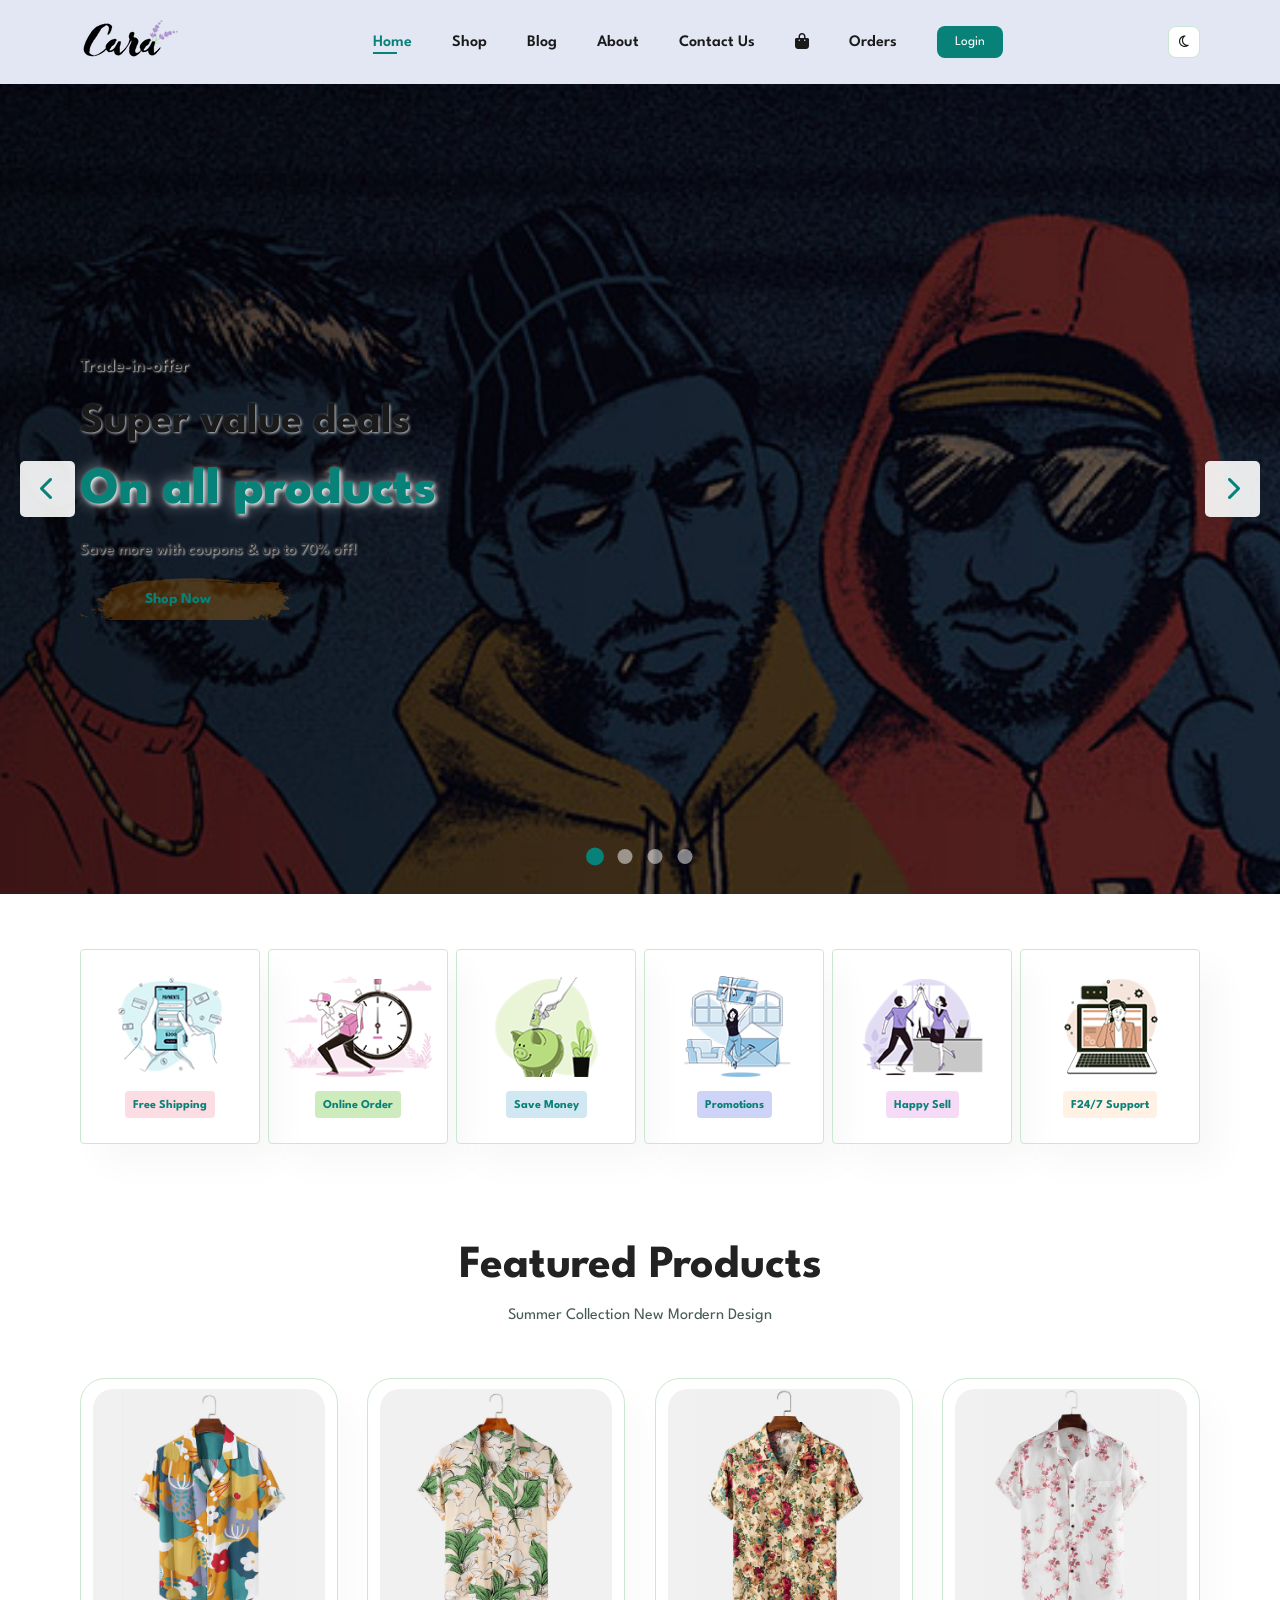
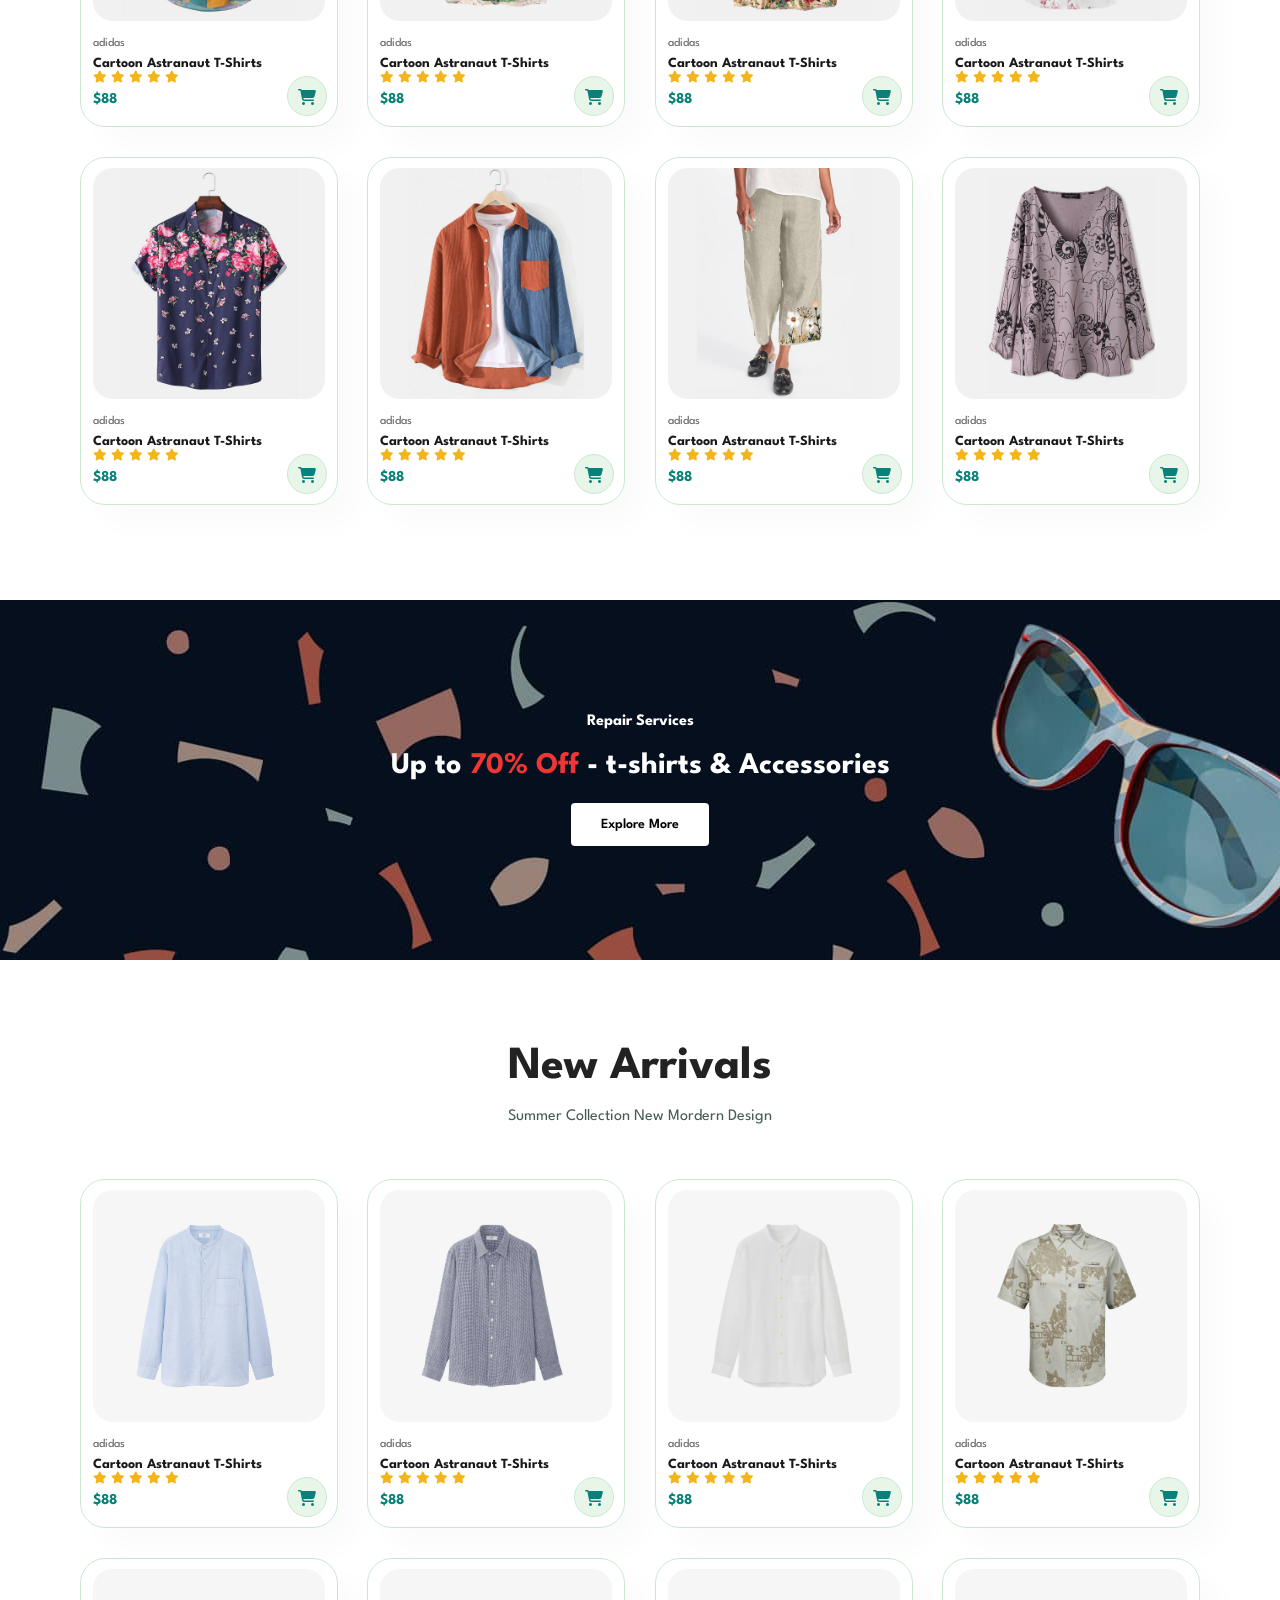
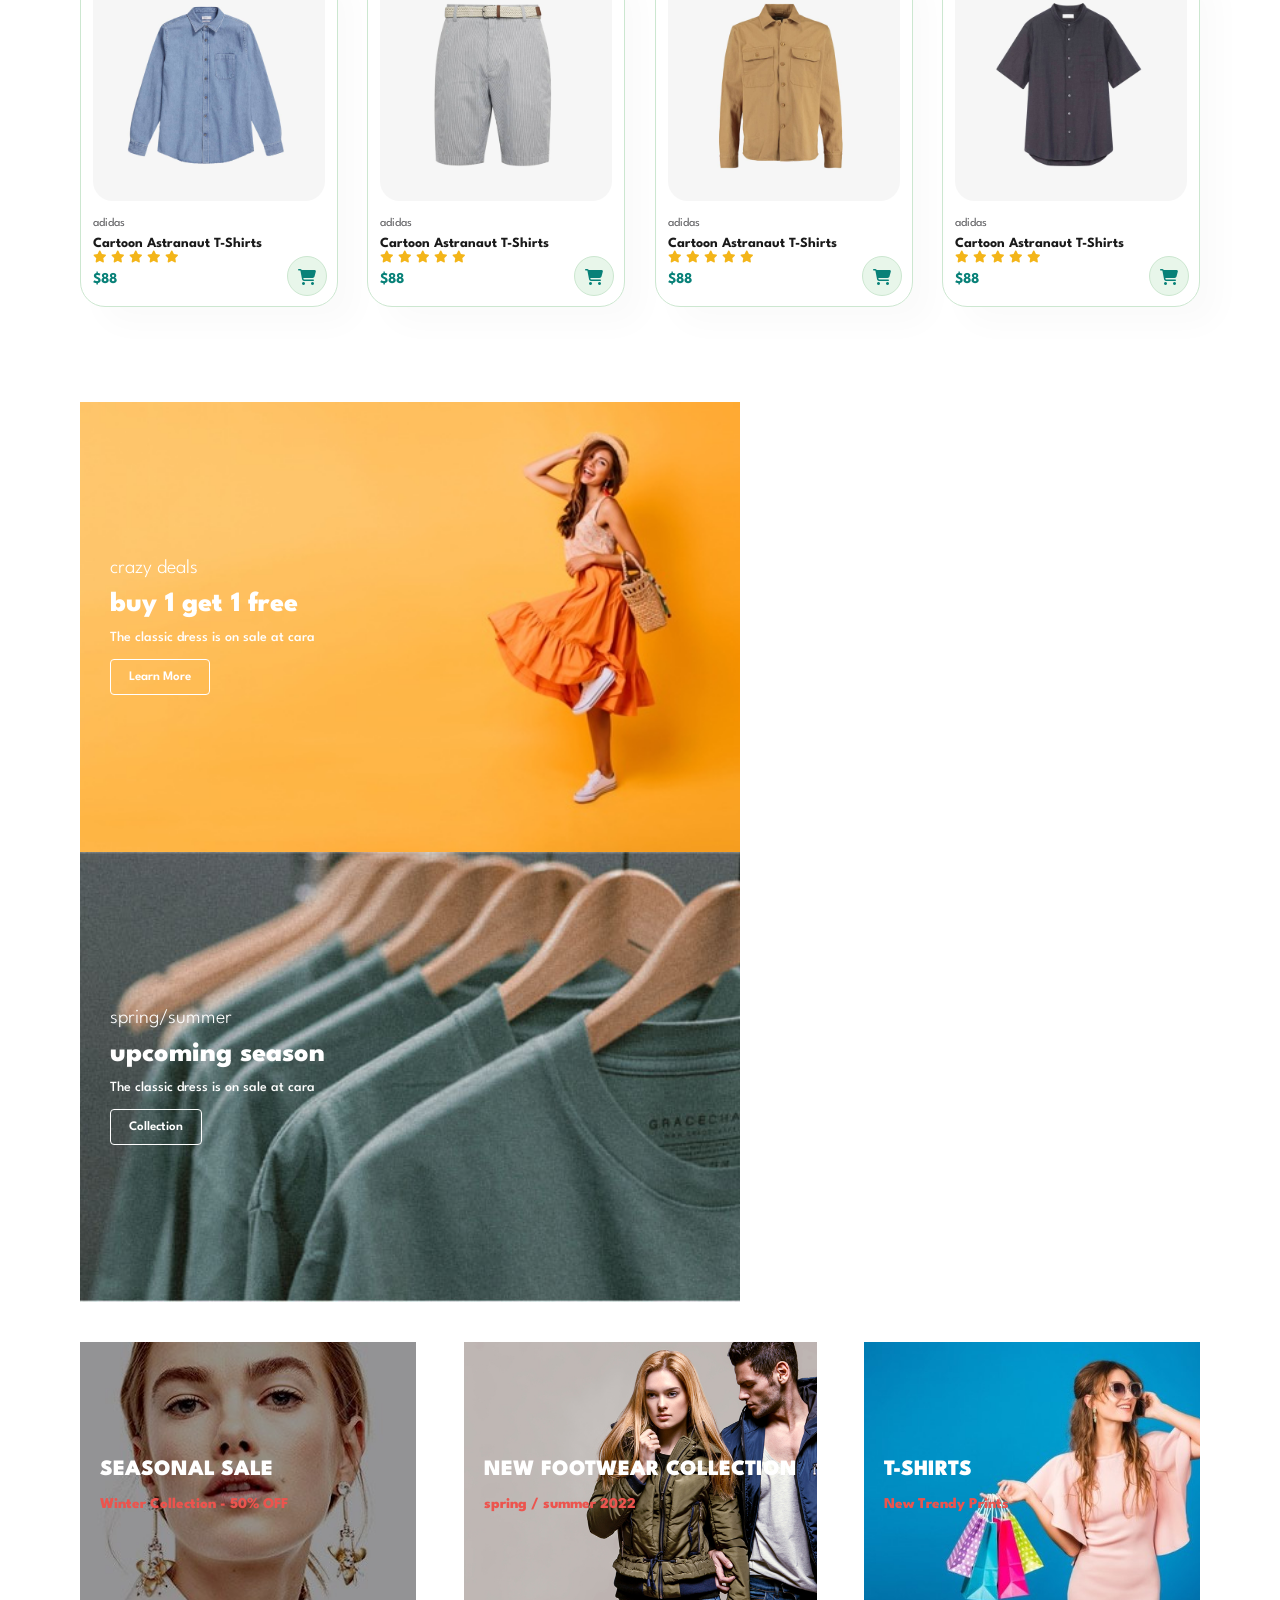
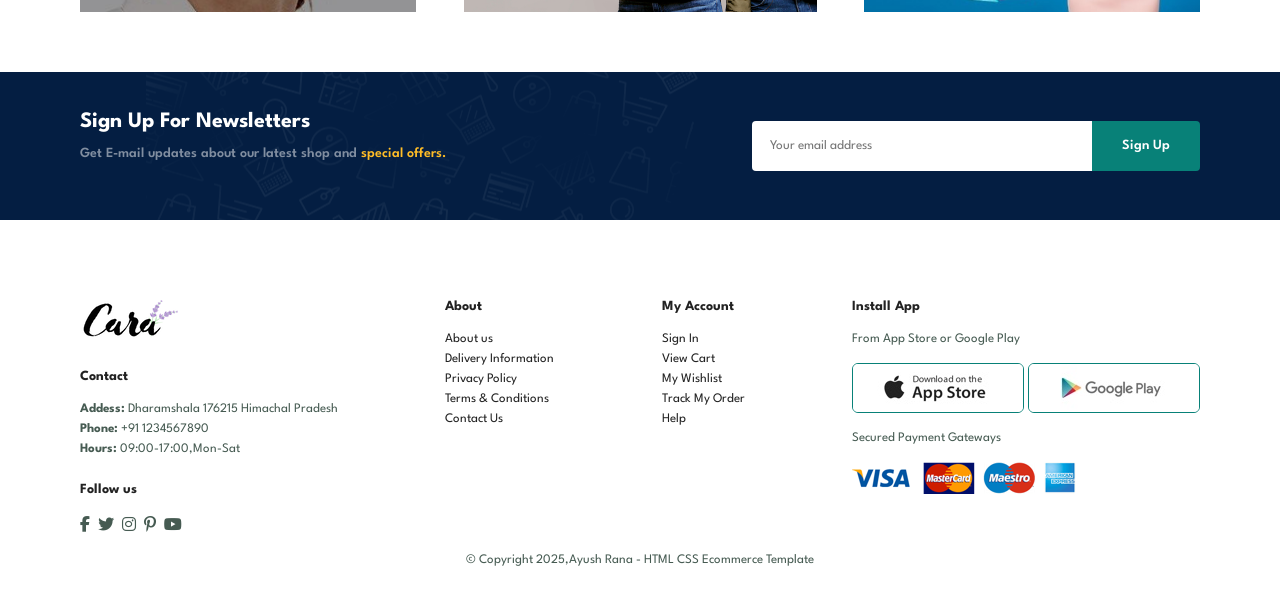
==== commit 25dafb42: "changes before practical" ====
--- a/index.html
+++ b/index.html
@@ -1,477 +1,549 @@
 <!DOCTYPE html>
 <html lang="en">
-
-<head>
-    <meta charset="UTF-8">
-    <meta name="viewport" content="width=device-width, initial-scale=1.0">
+  <head>
+    <meta charset="UTF-8" />
+    <meta name="viewport" content="width=device-width, initial-scale=1.0" />
     <title>Home - Cara</title>
-    <link rel="icon" href="img/logo.png" type="image/png">
-    <link rel="stylesheet" href="style.css">
-    <link rel="stylesheet" href="https://cdnjs.cloudflare.com/ajax/libs/font-awesome/6.7.2/css/all.min.css" />
-</head>
-
-<body>
+    <link rel="icon" href="img/logo.png" type="image/png" />
+    <link rel="stylesheet" href="style.css" />
+    <link
+      rel="stylesheet"
+      href="https://cdnjs.cloudflare.com/ajax/libs/font-awesome/6.7.2/css/all.min.css"
+    />
+  </head>
+
+  <body>
     <nav id="header">
-        <a href="index.html"><img src="img/logo.png" class="logo" alt="logo"></a>
-
-        <div style="display: flex;">
-            <ul id="navbar">
-                <li><a class="active" href="index.html">Home</a></li>
-                <li><a href="shop.html">Shop</a></li>
-                <li><a href="blog.html">Blog</a></li>
-                <li><a href="about.html">About</a></li>
-                <li><a href="contact.html">Contact Us</a></li>
-                <li id="bag"><a href="cart.html"><i class="fa-solid fa-bag-shopping"></i></a></li>
-                <li><a href="orders.html">Orders</a></li>
-                <li class="login-btn">
-                    <a href="auth.html">
-                        <button
-                            style="background-color: #088178; color: white; padding: 10px 18px; border: none; border-radius: 8px; cursor: pointer;">Login</button>
-                    </a>
-                </li>
-                <a href="#" id="close"><i class="fa-solid fa-xmark"></i></a>
-            </ul>
-
-        </div>
-        <button id="theme-toggle-desktop" aria-label="Toggle dark mode"><i class="fa-regular fa-moon"></i></button>
-        <div id="mobile">
+      <a href="index.html"
+        ><img src="img/logo.png" class="logo" alt="logo"
+      /></a>
+
+      <div style="display: flex">
+        <ul id="navbar">
+          <li><a class="active" href="index.html">Home</a></li>
+          <li><a href="shop.html">Shop</a></li>
+          <li><a href="blog.html">Blog</a></li>
+          <li><a href="about.html">About</a></li>
+          <li><a href="contact.html">Contact Us</a></li>
+          <li id="bag">
             <a href="cart.html"><i class="fa-solid fa-bag-shopping"></i></a>
-            <i id="bar" class="fa-solid fa-bars"></i>
-            <button id="theme-toggle" aria-label="Toggle dark mode"><i class="fa-regular fa-moon"></i></button>
-        </div>
-
-
-
+          </li>
+          <li><a href="orders.html">Orders</a></li>
+          <li class="login-btn">
+            <a href="auth.html">
+              <button
+                style="
+                  background-color: #088178;
+                  color: white;
+                  padding: 10px 18px;
+                  border: none;
+                  border-radius: 8px;
+                  cursor: pointer;
+                "
+              >
+                Login
+              </button>
+            </a>
+          </li>
+          <a href="#" id="close"><i class="fa-solid fa-xmark"></i></a>
+        </ul>
+      </div>
+      <button id="theme-toggle-desktop" aria-label="Toggle dark mode">
+        <i class="fa-regular fa-moon"></i>
+      </button>
+      <div id="mobile">
+        <a href="cart.html"><i class="fa-solid fa-bag-shopping"></i></a>
+        <i id="bar" class="fa-solid fa-bars"></i>
+        <button id="theme-toggle" aria-label="Toggle dark mode">
+          <i class="fa-regular fa-moon"></i>
+        </button>
+      </div>
     </nav>
 
-    <section id="hero">
-        <h4>Trade-in-offer</h4>
-        <h2>Super value deals</h2>
-        <h1>On all products</h1>
-        <p>Save more with coupons & up to 70% off! </p>
-        <button>Shop Now</button>
-
+    <!-- Hero Carousel Section -->
+    <section id="hero-carousel">
+      <div class="carousel-container">
+        <div class="carousel-slide active theme-light">
+          <img src="img/banner/b1.jpg" alt="Banner 1" />
+          <div class="carousel-content">
+            <h4>Trade-in-offer</h4>
+            <h2>Super value deals</h2>
+            <h1>On all products</h1>
+            <p>Save more with coupons & up to 70% off!</p>
+            <button onclick="window.location.href='shop.html'">Shop Now</button>
+          </div>
+        </div>
+        <div class="carousel-slide theme-dark">
+          <img src="img/banner/b2.jpg" alt="Banner 2" />
+          <div class="carousel-content">
+            <h4>New Collection</h4>
+            <h2>Summer Essentials</h2>
+            <h1>Fresh Arrivals</h1>
+            <p>Discover the latest trends and styles!</p>
+            <button onclick="window.location.href='shop.html'">Explore</button>
+          </div>
+        </div>
+        <div class="carousel-slide theme-light">
+          <img src="img/banner/b4.jpg" alt="Banner 3" />
+          <div class="carousel-content">
+            <h4>Limited Time</h4>
+            <h2>Mega Sale</h2>
+            <h1>Up to 80% Off</h1>
+            <p>Don't miss out on incredible deals!</p>
+            <button onclick="window.location.href='shop.html'">
+              Shop Sale
+            </button>
+          </div>
+        </div>
+        <div class="carousel-slide theme-dark">
+          <img src="img/banner/b7.jpg" alt="Banner 4" />
+          <div class="carousel-content">
+            <h4>Premium Quality</h4>
+            <h2>Exclusive Collection</h2>
+            <h1>Designer Wear</h1>
+            <p>Elevate your style with our premium selection!</p>
+            <button onclick="window.location.href='shop.html'">
+              View Collection
+            </button>
+          </div>
+        </div>
+
+        <!-- Navigation Arrows -->
+        <button class="carousel-btn prev" onclick="moveSlide(-1)">
+          <i class="fas fa-chevron-left"></i>
+        </button>
+        <button class="carousel-btn next" onclick="moveSlide(1)">
+          <i class="fas fa-chevron-right"></i>
+        </button>
+
+        <!-- Dots Navigation -->
+        <div class="carousel-dots">
+          <span class="dot active" onclick="currentSlide(0)"></span>
+          <span class="dot" onclick="currentSlide(1)"></span>
+          <span class="dot" onclick="currentSlide(2)"></span>
+          <span class="dot" onclick="currentSlide(3)"></span>
+        </div>
+      </div>
     </section>
 
     <section id="feature" class="section-p1">
-        <div class="feature-box">
-            <img src="img/features/f1.png" alt="">
-            <h6>Free Shipping</h6>
-        </div>
-
-        <div class="feature-box">
-            <img src="img/features/f2.png" alt="">
-            <h6>Online Order</h6>
-        </div>
-
-        <div class="feature-box">
-            <img src="img/features/f3.png" alt="">
-            <h6>Save Money</h6>
-        </div>
-
-        <div class="feature-box">
-            <img src="img/features/f4.png" alt="">
-            <h6>Promotions</h6>
-        </div>
-
-        <div class="feature-box">
-            <img src="img/features/f5.png" alt="">
-            <h6>Happy Sell</h6>
-        </div>
-
-        <div class="feature-box">
-            <img src="img/features/f6.png" alt="">
-            <h6>F24/7 Support</h6>
-        </div>
-
-
+      <div class="feature-box">
+        <img src="img/features/f1.png" alt="" />
+        <h6>Free Shipping</h6>
+      </div>
+
+      <div class="feature-box">
+        <img src="img/features/f2.png" alt="" />
+        <h6>Online Order</h6>
+      </div>
+
+      <div class="feature-box">
+        <img src="img/features/f3.png" alt="" />
+        <h6>Save Money</h6>
+      </div>
+
+      <div class="feature-box">
+        <img src="img/features/f4.png" alt="" />
+        <h6>Promotions</h6>
+      </div>
+
+      <div class="feature-box">
+        <img src="img/features/f5.png" alt="" />
+        <h6>Happy Sell</h6>
+      </div>
+
+      <div class="feature-box">
+        <img src="img/features/f6.png" alt="" />
+        <h6>F24/7 Support</h6>
+      </div>
     </section>
 
     <section id="product1" class="section-p1">
-        <h2>Featured Products</h2>
-        <p>Summer Collection New Mordern Design</p>
-        <div class="pro-container">
-            <div class="pro" onclick="window.location.href='sproduct.html' ">
-                <img src="img/products/f1.jpg" alt="">
-                <div class="des">
-                    <span>adidas</span>
-                    <h5>Cartoon Astranaut T-Shirts</h5>
-                    <div class="star">
-                        <i class="fas fa-star"></i>
-                        <i class="fas fa-star"></i>
-                        <i class="fas fa-star"></i>
-                        <i class="fas fa-star"></i>
-                        <i class="fas fa-star"></i>
-                    </div>
-                    <h4>$88</h4>
-                </div>
-                <a href="#" class="quick-add"><i class="fa-solid fa-cart-shopping" id="cart"></i></a>
-            </div>
-            <div class="pro" onclick="window.location.href='sproduct.html' ">
-                <img src="img/products/f2.jpg" alt="">
-                <div class="des">
-                    <span>adidas</span>
-                    <h5>Cartoon Astranaut T-Shirts</h5>
-                    <div class="star">
-                        <i class="fas fa-star"></i>
-                        <i class="fas fa-star"></i>
-                        <i class="fas fa-star"></i>
-                        <i class="fas fa-star"></i>
-                        <i class="fas fa-star"></i>
-                    </div>
-                    <h4>$88</h4>
-                </div>
-                <a href="#" class="quick-add"><i class="fa-solid fa-cart-shopping" id="cart"></i></a>
-            </div>
-            <div class="pro" onclick="window.location.href='sproduct.html' ">
-                <img src="img/products/f3.jpg" alt="">
-                <div class="des">
-                    <span>adidas</span>
-                    <h5>Cartoon Astranaut T-Shirts</h5>
-                    <div class="star">
-                        <i class="fas fa-star"></i>
-                        <i class="fas fa-star"></i>
-                        <i class="fas fa-star"></i>
-                        <i class="fas fa-star"></i>
-                        <i class="fas fa-star"></i>
-                    </div>
-                    <h4>$88</h4>
-                </div>
-                <a href="#" class="quick-add"><i class="fa-solid fa-cart-shopping" id="cart"></i></a>
-            </div>
-            <div class="pro" onclick="window.location.href='sproduct.html' ">
-                <img src="img/products/f4.jpg" alt="">
-                <div class="des">
-                    <span>adidas</span>
-                    <h5>Cartoon Astranaut T-Shirts</h5>
-                    <div class="star">
-                        <i class="fas fa-star"></i>
-                        <i class="fas fa-star"></i>
-                        <i class="fas fa-star"></i>
-                        <i class="fas fa-star"></i>
-                        <i class="fas fa-star"></i>
-                    </div>
-                    <h4>$88</h4>
-                </div>
-                <a href="#" class="quick-add"><i class="fa-solid fa-cart-shopping" id="cart"></i></a>
-            </div>
-            <div class="pro">
-                <img src="img/products/f5.jpg" alt="">
-                <div class="des">
-                    <span>adidas</span>
-                    <h5>Cartoon Astranaut T-Shirts</h5>
-                    <div class="star">
-                        <i class="fas fa-star"></i>
-                        <i class="fas fa-star"></i>
-                        <i class="fas fa-star"></i>
-                        <i class="fas fa-star"></i>
-                        <i class="fas fa-star"></i>
-                    </div>
-                    <h4>$88</h4>
-                </div>
-                <a href="#"><i class="fa-solid fa-cart-shopping" id="cart"></i></a>
-            </div>
-            <div class="pro">
-                <img src="img/products/f6.jpg" alt="">
-                <div class="des">
-                    <span>adidas</span>
-                    <h5>Cartoon Astranaut T-Shirts</h5>
-                    <div class="star">
-                        <i class="fas fa-star"></i>
-                        <i class="fas fa-star"></i>
-                        <i class="fas fa-star"></i>
-                        <i class="fas fa-star"></i>
-                        <i class="fas fa-star"></i>
-                    </div>
-                    <h4>$88</h4>
-                </div>
-                <a href="#"><i class="fa-solid fa-cart-shopping" id="cart"></i></a>
-            </div>
-            <div class="pro">
-                <img src="img/products/f7.jpg" alt="">
-                <div class="des">
-                    <span>adidas</span>
-                    <h5>Cartoon Astranaut T-Shirts</h5>
-                    <div class="star">
-                        <i class="fas fa-star"></i>
-                        <i class="fas fa-star"></i>
-                        <i class="fas fa-star"></i>
-                        <i class="fas fa-star"></i>
-                        <i class="fas fa-star"></i>
-                    </div>
-                    <h4>$88</h4>
-                </div>
-                <a href="#"><i class="fa-solid fa-cart-shopping" id="cart"></i></a>
-            </div>
-            <div class="pro">
-                <img src="img/products/f8.jpg" alt="">
-                <div class="des">
-                    <span>adidas</span>
-                    <h5>Cartoon Astranaut T-Shirts</h5>
-                    <div class="star">
-                        <i class="fas fa-star"></i>
-                        <i class="fas fa-star"></i>
-                        <i class="fas fa-star"></i>
-                        <i class="fas fa-star"></i>
-                        <i class="fas fa-star"></i>
-                    </div>
-                    <h4>$88</h4>
-                </div>
-                <a href="#"><i class="fa-solid fa-cart-shopping" id="cart"></i></a>
-            </div>
-        </div>
+      <h2>Featured Products</h2>
+      <p>Summer Collection New Mordern Design</p>
+      <div class="pro-container">
+        <div class="pro" onclick="window.location.href='sproduct.html' ">
+          <img src="img/products/f1.jpg" alt="" />
+          <div class="des">
+            <span>adidas</span>
+            <h5>Cartoon Astranaut T-Shirts</h5>
+            <div class="star">
+              <i class="fas fa-star"></i>
+              <i class="fas fa-star"></i>
+              <i class="fas fa-star"></i>
+              <i class="fas fa-star"></i>
+              <i class="fas fa-star"></i>
+            </div>
+            <h4>$88</h4>
+          </div>
+          <a href="#" class="quick-add"
+            ><i class="fa-solid fa-cart-shopping" id="cart"></i
+          ></a>
+        </div>
+        <div class="pro" onclick="window.location.href='sproduct.html' ">
+          <img src="img/products/f2.jpg" alt="" />
+          <div class="des">
+            <span>adidas</span>
+            <h5>Cartoon Astranaut T-Shirts</h5>
+            <div class="star">
+              <i class="fas fa-star"></i>
+              <i class="fas fa-star"></i>
+              <i class="fas fa-star"></i>
+              <i class="fas fa-star"></i>
+              <i class="fas fa-star"></i>
+            </div>
+            <h4>$88</h4>
+          </div>
+          <a href="#" class="quick-add"
+            ><i class="fa-solid fa-cart-shopping" id="cart"></i
+          ></a>
+        </div>
+        <div class="pro" onclick="window.location.href='sproduct.html' ">
+          <img src="img/products/f3.jpg" alt="" />
+          <div class="des">
+            <span>adidas</span>
+            <h5>Cartoon Astranaut T-Shirts</h5>
+            <div class="star">
+              <i class="fas fa-star"></i>
+              <i class="fas fa-star"></i>
+              <i class="fas fa-star"></i>
+              <i class="fas fa-star"></i>
+              <i class="fas fa-star"></i>
+            </div>
+            <h4>$88</h4>
+          </div>
+          <a href="#" class="quick-add"
+            ><i class="fa-solid fa-cart-shopping" id="cart"></i
+          ></a>
+        </div>
+        <div class="pro" onclick="window.location.href='sproduct.html' ">
+          <img src="img/products/f4.jpg" alt="" />
+          <div class="des">
+            <span>adidas</span>
+            <h5>Cartoon Astranaut T-Shirts</h5>
+            <div class="star">
+              <i class="fas fa-star"></i>
+              <i class="fas fa-star"></i>
+              <i class="fas fa-star"></i>
+              <i class="fas fa-star"></i>
+              <i class="fas fa-star"></i>
+            </div>
+            <h4>$88</h4>
+          </div>
+          <a href="#" class="quick-add"
+            ><i class="fa-solid fa-cart-shopping" id="cart"></i
+          ></a>
+        </div>
+        <div class="pro">
+          <img src="img/products/f5.jpg" alt="" />
+          <div class="des">
+            <span>adidas</span>
+            <h5>Cartoon Astranaut T-Shirts</h5>
+            <div class="star">
+              <i class="fas fa-star"></i>
+              <i class="fas fa-star"></i>
+              <i class="fas fa-star"></i>
+              <i class="fas fa-star"></i>
+              <i class="fas fa-star"></i>
+            </div>
+            <h4>$88</h4>
+          </div>
+          <a href="#"><i class="fa-solid fa-cart-shopping" id="cart"></i></a>
+        </div>
+        <div class="pro">
+          <img src="img/products/f6.jpg" alt="" />
+          <div class="des">
+            <span>adidas</span>
+            <h5>Cartoon Astranaut T-Shirts</h5>
+            <div class="star">
+              <i class="fas fa-star"></i>
+              <i class="fas fa-star"></i>
+              <i class="fas fa-star"></i>
+              <i class="fas fa-star"></i>
+              <i class="fas fa-star"></i>
+            </div>
+            <h4>$88</h4>
+          </div>
+          <a href="#"><i class="fa-solid fa-cart-shopping" id="cart"></i></a>
+        </div>
+        <div class="pro">
+          <img src="img/products/f7.jpg" alt="" />
+          <div class="des">
+            <span>adidas</span>
+            <h5>Cartoon Astranaut T-Shirts</h5>
+            <div class="star">
+              <i class="fas fa-star"></i>
+              <i class="fas fa-star"></i>
+              <i class="fas fa-star"></i>
+              <i class="fas fa-star"></i>
+              <i class="fas fa-star"></i>
+            </div>
+            <h4>$88</h4>
+          </div>
+          <a href="#"><i class="fa-solid fa-cart-shopping" id="cart"></i></a>
+        </div>
+        <div class="pro">
+          <img src="img/products/f8.jpg" alt="" />
+          <div class="des">
+            <span>adidas</span>
+            <h5>Cartoon Astranaut T-Shirts</h5>
+            <div class="star">
+              <i class="fas fa-star"></i>
+              <i class="fas fa-star"></i>
+              <i class="fas fa-star"></i>
+              <i class="fas fa-star"></i>
+              <i class="fas fa-star"></i>
+            </div>
+            <h4>$88</h4>
+          </div>
+          <a href="#"><i class="fa-solid fa-cart-shopping" id="cart"></i></a>
+        </div>
+      </div>
     </section>
 
     <section id="banner" class="section-m1">
-        <h4>
-            Repair Services
-        </h4>
-        <h2>Up to <span>70% Off</span> - t-shirts & Accessories</h2>
-        <button class="normal">
-            Explore More
-        </button>
+      <h4>Repair Services</h4>
+      <h2>Up to <span>70% Off</span> - t-shirts & Accessories</h2>
+      <button class="normal">Explore More</button>
     </section>
 
     <section id="product1" class="section-p1">
-        <h2>New Arrivals</h2>
-        <p>Summer Collection New Mordern Design</p>
-        <div class="pro-container">
-            <div class="pro">
-                <img src="img/products/n1.jpg" alt="">
-                <div class="des">
-                    <span>adidas</span>
-                    <h5>Cartoon Astranaut T-Shirts</h5>
-                    <div class="star">
-                        <i class="fas fa-star"></i>
-                        <i class="fas fa-star"></i>
-                        <i class="fas fa-star"></i>
-                        <i class="fas fa-star"></i>
-                        <i class="fas fa-star"></i>
-                    </div>
-                    <h4>$88</h4>
-                </div>
-                <a href="#"><i class="fa-solid fa-cart-shopping" id="cart"></i></a>
-            </div>
-            <div class="pro">
-                <img src="img/products/n2.jpg" alt="">
-                <div class="des">
-                    <span>adidas</span>
-                    <h5>Cartoon Astranaut T-Shirts</h5>
-                    <div class="star">
-                        <i class="fas fa-star"></i>
-                        <i class="fas fa-star"></i>
-                        <i class="fas fa-star"></i>
-                        <i class="fas fa-star"></i>
-                        <i class="fas fa-star"></i>
-                    </div>
-                    <h4>$88</h4>
-                </div>
-                <a href="#"><i class="fa-solid fa-cart-shopping" id="cart"></i></a>
-            </div>
-            <div class="pro">
-                <img src="img/products/n3.jpg" alt="">
-                <div class="des">
-                    <span>adidas</span>
-                    <h5>Cartoon Astranaut T-Shirts</h5>
-                    <div class="star">
-                        <i class="fas fa-star"></i>
-                        <i class="fas fa-star"></i>
-                        <i class="fas fa-star"></i>
-                        <i class="fas fa-star"></i>
-                        <i class="fas fa-star"></i>
-                    </div>
-                    <h4>$88</h4>
-                </div>
-                <a href="#"><i class="fa-solid fa-cart-shopping" id="cart"></i></a>
-            </div>
-            <div class="pro">
-                <img src="img/products/n4.jpg" alt="">
-                <div class="des">
-                    <span>adidas</span>
-                    <h5>Cartoon Astranaut T-Shirts</h5>
-                    <div class="star">
-                        <i class="fas fa-star"></i>
-                        <i class="fas fa-star"></i>
-                        <i class="fas fa-star"></i>
-                        <i class="fas fa-star"></i>
-                        <i class="fas fa-star"></i>
-                    </div>
-                    <h4>$88</h4>
-                </div>
-                <a href="#"><i class="fa-solid fa-cart-shopping" id="cart"></i></a>
-            </div>
-            <div class="pro">
-                <img src="img/products/n5.jpg" alt="">
-                <div class="des">
-                    <span>adidas</span>
-                    <h5>Cartoon Astranaut T-Shirts</h5>
-                    <div class="star">
-                        <i class="fas fa-star"></i>
-                        <i class="fas fa-star"></i>
-                        <i class="fas fa-star"></i>
-                        <i class="fas fa-star"></i>
-                        <i class="fas fa-star"></i>
-                    </div>
-                    <h4>$88</h4>
-                </div>
-                <a href="#"><i class="fa-solid fa-cart-shopping" id="cart"></i></a>
-            </div>
-            <div class="pro">
-                <img src="img/products/n6.jpg" alt="">
-                <div class="des">
-                    <span>adidas</span>
-                    <h5>Cartoon Astranaut T-Shirts</h5>
-                    <div class="star">
-                        <i class="fas fa-star"></i>
-                        <i class="fas fa-star"></i>
-                        <i class="fas fa-star"></i>
-                        <i class="fas fa-star"></i>
-                        <i class="fas fa-star"></i>
-                    </div>
-                    <h4>$88</h4>
-                </div>
-                <a href="#"><i class="fa-solid fa-cart-shopping" id="cart"></i></a>
-            </div>
-            <div class="pro">
-                <img src="img/products/n7.jpg" alt="">
-                <div class="des">
-                    <span>adidas</span>
-                    <h5>Cartoon Astranaut T-Shirts</h5>
-                    <div class="star">
-                        <i class="fas fa-star"></i>
-                        <i class="fas fa-star"></i>
-                        <i class="fas fa-star"></i>
-                        <i class="fas fa-star"></i>
-                        <i class="fas fa-star"></i>
-                    </div>
-                    <h4>$88</h4>
-                </div>
-                <a href="#"><i class="fa-solid fa-cart-shopping" id="cart"></i></a>
-            </div>
-            <div class="pro">
-                <img src="img/products/n8.jpg" alt="">
-                <div class="des">
-                    <span>adidas</span>
-                    <h5>Cartoon Astranaut T-Shirts</h5>
-                    <div class="star">
-                        <i class="fas fa-star"></i>
-                        <i class="fas fa-star"></i>
-                        <i class="fas fa-star"></i>
-                        <i class="fas fa-star"></i>
-                        <i class="fas fa-star"></i>
-                    </div>
-                    <h4>$88</h4>
-                </div>
-                <a href="#"><i class="fa-solid fa-cart-shopping" id="cart"></i></a>
-            </div>
-        </div>
+      <h2>New Arrivals</h2>
+      <p>Summer Collection New Mordern Design</p>
+      <div class="pro-container">
+        <div class="pro">
+          <img src="img/products/n1.jpg" alt="" />
+          <div class="des">
+            <span>adidas</span>
+            <h5>Cartoon Astranaut T-Shirts</h5>
+            <div class="star">
+              <i class="fas fa-star"></i>
+              <i class="fas fa-star"></i>
+              <i class="fas fa-star"></i>
+              <i class="fas fa-star"></i>
+              <i class="fas fa-star"></i>
+            </div>
+            <h4>$88</h4>
+          </div>
+          <a href="#"><i class="fa-solid fa-cart-shopping" id="cart"></i></a>
+        </div>
+        <div class="pro">
+          <img src="img/products/n2.jpg" alt="" />
+          <div class="des">
+            <span>adidas</span>
+            <h5>Cartoon Astranaut T-Shirts</h5>
+            <div class="star">
+              <i class="fas fa-star"></i>
+              <i class="fas fa-star"></i>
+              <i class="fas fa-star"></i>
+              <i class="fas fa-star"></i>
+              <i class="fas fa-star"></i>
+            </div>
+            <h4>$88</h4>
+          </div>
+          <a href="#"><i class="fa-solid fa-cart-shopping" id="cart"></i></a>
+        </div>
+        <div class="pro">
+          <img src="img/products/n3.jpg" alt="" />
+          <div class="des">
+            <span>adidas</span>
+            <h5>Cartoon Astranaut T-Shirts</h5>
+            <div class="star">
+              <i class="fas fa-star"></i>
+              <i class="fas fa-star"></i>
+              <i class="fas fa-star"></i>
+              <i class="fas fa-star"></i>
+              <i class="fas fa-star"></i>
+            </div>
+            <h4>$88</h4>
+          </div>
+          <a href="#"><i class="fa-solid fa-cart-shopping" id="cart"></i></a>
+        </div>
+        <div class="pro">
+          <img src="img/products/n4.jpg" alt="" />
+          <div class="des">
+            <span>adidas</span>
+            <h5>Cartoon Astranaut T-Shirts</h5>
+            <div class="star">
+              <i class="fas fa-star"></i>
+              <i class="fas fa-star"></i>
+              <i class="fas fa-star"></i>
+              <i class="fas fa-star"></i>
+              <i class="fas fa-star"></i>
+            </div>
+            <h4>$88</h4>
+          </div>
+          <a href="#"><i class="fa-solid fa-cart-shopping" id="cart"></i></a>
+        </div>
+        <div class="pro">
+          <img src="img/products/n5.jpg" alt="" />
+          <div class="des">
+            <span>adidas</span>
+            <h5>Cartoon Astranaut T-Shirts</h5>
+            <div class="star">
+              <i class="fas fa-star"></i>
+              <i class="fas fa-star"></i>
+              <i class="fas fa-star"></i>
+              <i class="fas fa-star"></i>
+              <i class="fas fa-star"></i>
+            </div>
+            <h4>$88</h4>
+          </div>
+          <a href="#"><i class="fa-solid fa-cart-shopping" id="cart"></i></a>
+        </div>
+        <div class="pro">
+          <img src="img/products/n6.jpg" alt="" />
+          <div class="des">
+            <span>adidas</span>
+            <h5>Cartoon Astranaut T-Shirts</h5>
+            <div class="star">
+              <i class="fas fa-star"></i>
+              <i class="fas fa-star"></i>
+              <i class="fas fa-star"></i>
+              <i class="fas fa-star"></i>
+              <i class="fas fa-star"></i>
+            </div>
+            <h4>$88</h4>
+          </div>
+          <a href="#"><i class="fa-solid fa-cart-shopping" id="cart"></i></a>
+        </div>
+        <div class="pro">
+          <img src="img/products/n7.jpg" alt="" />
+          <div class="des">
+            <span>adidas</span>
+            <h5>Cartoon Astranaut T-Shirts</h5>
+            <div class="star">
+              <i class="fas fa-star"></i>
+              <i class="fas fa-star"></i>
+              <i class="fas fa-star"></i>
+              <i class="fas fa-star"></i>
+              <i class="fas fa-star"></i>
+            </div>
+            <h4>$88</h4>
+          </div>
+          <a href="#"><i class="fa-solid fa-cart-shopping" id="cart"></i></a>
+        </div>
+        <div class="pro">
+          <img src="img/products/n8.jpg" alt="" />
+          <div class="des">
+            <span>adidas</span>
+            <h5>Cartoon Astranaut T-Shirts</h5>
+            <div class="star">
+              <i class="fas fa-star"></i>
+              <i class="fas fa-star"></i>
+              <i class="fas fa-star"></i>
+              <i class="fas fa-star"></i>
+              <i class="fas fa-star"></i>
+            </div>
+            <h4>$88</h4>
+          </div>
+          <a href="#"><i class="fa-solid fa-cart-shopping" id="cart"></i></a>
+        </div>
+      </div>
     </section>
 
     <section id="sm-banner" class="section-p1">
-        <div class="banner-box">
-            <h4>crazy deals</h4>
-            <h2>buy 1 get 1 free</h2>
-            <span>The classic dress is on sale at cara</span>
-            <button class="white">Learn More</button>
-        </div>
-
-        <div class="banner-box banner-box2">
-            <h4>spring/summer</h4>
-            <h2>upcoming season</h2>
-            <span>The classic dress is on sale at cara</span>
-            <button class="white">Collection</button>
-        </div>
-
+      <div class="banner-box">
+        <h4>crazy deals</h4>
+        <h2>buy 1 get 1 free</h2>
+        <span>The classic dress is on sale at cara</span>
+        <button class="white">Learn More</button>
+      </div>
+
+      <div class="banner-box banner-box2">
+        <h4>spring/summer</h4>
+        <h2>upcoming season</h2>
+        <span>The classic dress is on sale at cara</span>
+        <button class="white">Collection</button>
+      </div>
     </section>
 
     <section id="banner3">
-        <div class="banner-box">
-            <h2>SEASONAL SALE</h2>
-            <h3>Winter Collection - 50% OFF</h3>
-
-        </div>
-
-        <div class="banner-box banner-box2">
-            <h2>NEW FOOTWEAR COLLECTION </h2>
-            <h3>spring / summer 2022</h3>
-
-        </div>
-
-        <div class="banner-box banner-box3">
-            <h2>T-SHIRTS</h2>
-            <h3>New Trendy Prints</h3>
-
-        </div>
+      <div class="banner-box">
+        <h2>SEASONAL SALE</h2>
+        <h3>Winter Collection - 50% OFF</h3>
+      </div>
+
+      <div class="banner-box banner-box2">
+        <h2>NEW FOOTWEAR COLLECTION</h2>
+        <h3>spring / summer 2022</h3>
+      </div>
+
+      <div class="banner-box banner-box3">
+        <h2>T-SHIRTS</h2>
+        <h3>New Trendy Prints</h3>
+      </div>
     </section>
 
     <section id="newsletter" class="section-p1 section-m1">
-        <div class="newstext">
-            <h4>Sign Up For Newsletters</h4>
-            <p>Get E-mail updates about our latest shop and <span>special offers.</span></p>
-        </div>
-
-        <div class="form">
-            <input type="text" placeholder="Your email address">
-            <button class="normal">Sign Up</button>
-        </div>
+      <div class="newstext">
+        <h4>Sign Up For Newsletters</h4>
+        <p>
+          Get E-mail updates about our latest shop and
+          <span>special offers.</span>
+        </p>
+      </div>
+
+      <div class="form">
+        <input type="text" placeholder="Your email address" />
+        <button class="normal">Sign Up</button>
+      </div>
     </section>
 
     <footer class="section-p1">
-        <div class="col">
-            <img class="logo" src="img/logo.png" alt="">
-            <h4>Contact</h4>
-            <p><strong>Addess: </strong>Dharamshala 176215 Himachal Pradesh</p>
-            <p><strong>Phone: </strong>+91 1234567890</p>
-            <p><strong>Hours: </strong>09:00-17:00,Mon-Sat</p>
-
-            <div class="follow">
-                <h4>Follow us</h4>
-                <div class="icon">
-                    <i class="fa-brands fa-facebook-f"></i>
-                    <i class="fa-brands fa-twitter"></i>
-                    <i class="fa-brands fa-instagram"></i>
-                    <i class="fa-brands fa-pinterest-p"></i>
-                    <i class="fa-brands fa-youtube"></i>
-                </div>
-            </div>
-        </div>
-
-        <div class="col">
-            <h4>About</h4>
-            <a href="#">About us</a>
-            <a href="#">Delivery Information</a>
-            <a href="#">Privacy Policy</a>
-            <a href="#">Terms & Conditions</a>
-            <a href="#">Contact Us</a>
-        </div>
-
-        <div class="col">
-            <h4>My Account</h4>
-            <a href="#">Sign In</a>
-            <a href="#">View Cart</a>
-            <a href="#">My Wishlist</a>
-            <a href="#">Track My Order</a>
-            <a href="#">Help</a>
-        </div>
-
-        <div class="col install">
-            <h4>Install App</h4>
-            <p>From App Store or Google Play</p>
-            <div class="row">
-                <img src="img/pay/app.jpg" alt="">
-                <img src="img/pay/play.jpg" alt="">
-            </div>
-            <p>Secured Payment Gateways </p>
-            <img src="img/pay/pay.png" alt="">
-        </div>
-
-        <div class="copyright">
-            <p>© Copyright 2025,Ayush Rana - HTML CSS Ecommerce Template</p>
-        </div>
-
+      <div class="col">
+        <img class="logo" src="img/logo.png" alt="" />
+        <h4>Contact</h4>
+        <p><strong>Addess: </strong>Dharamshala 176215 Himachal Pradesh</p>
+        <p><strong>Phone: </strong>+91 1234567890</p>
+        <p><strong>Hours: </strong>09:00-17:00,Mon-Sat</p>
+
+        <div class="follow">
+          <h4>Follow us</h4>
+          <div class="icon">
+            <i class="fa-brands fa-facebook-f"></i>
+            <i class="fa-brands fa-twitter"></i>
+            <i class="fa-brands fa-instagram"></i>
+            <i class="fa-brands fa-pinterest-p"></i>
+            <i class="fa-brands fa-youtube"></i>
+          </div>
+        </div>
+      </div>
+
+      <div class="col">
+        <h4>About</h4>
+        <a href="#">About us</a>
+        <a href="#">Delivery Information</a>
+        <a href="#">Privacy Policy</a>
+        <a href="#">Terms & Conditions</a>
+        <a href="#">Contact Us</a>
+      </div>
+
+      <div class="col">
+        <h4>My Account</h4>
+        <a href="#">Sign In</a>
+        <a href="#">View Cart</a>
+        <a href="#">My Wishlist</a>
+        <a href="#">Track My Order</a>
+        <a href="#">Help</a>
+      </div>
+
+      <div class="col install">
+        <h4>Install App</h4>
+        <p>From App Store or Google Play</p>
+        <div class="row">
+          <img src="img/pay/app.jpg" alt="" />
+          <img src="img/pay/play.jpg" alt="" />
+        </div>
+        <p>Secured Payment Gateways</p>
+        <img src="img/pay/pay.png" alt="" />
+      </div>
+
+      <div class="copyright">
+        <p>© Copyright 2025,Ayush Rana - HTML CSS Ecommerce Template</p>
+      </div>
     </footer>
 
     <script src="script.js"></script>
-</body>
-
-</html>+  </body>
+</html>
--- a/style.css
+++ b/style.css
@@ -1,198 +1,194 @@
-@import url('https://fonts.googleapis.com/css2?family=League+Spartan:wght@100..900&family=Roboto:ital,wght@0,100..900;1,100..900&display=swap');
+@import url("https://fonts.googleapis.com/css2?family=League+Spartan:wght@100..900&family=Roboto:ital,wght@0,100..900;1,100..900&display=swap");
 
 * {
-    margin: 0;
-    padding: 0;
-    box-sizing: border-box;
-    font-family: 'league Spartan', sans-serif;
+  margin: 0;
+  padding: 0;
+  box-sizing: border-box;
+  font-family: "league Spartan", sans-serif;
 }
 
 h1 {
-    font-size: 50px;
-    line-height: 64px;
-    color: #222;
-
+  font-size: 50px;
+  line-height: 64px;
+  color: #222;
 }
 
 h2 {
-    font-size: 46px;
-    line-height: 54px;
-    color: #222;
+  font-size: 46px;
+  line-height: 54px;
+  color: #222;
 }
 
 h4 {
-    font-size: 20px;
-    color: #222;
+  font-size: 20px;
+  color: #222;
 }
 
 h6 {
-    font-weight: 700;
-    font-size: 12px;
-
+  font-weight: 700;
+  font-size: 12px;
 }
 
 p {
-    font-size: 16px;
-    color: #465b52;
-    margin: 15px 0 20px 0;
-
+  font-size: 16px;
+  color: #465b52;
+  margin: 15px 0 20px 0;
 }
 
 .section-p1 {
-    padding: 40px 80px;
+  padding: 40px 80px;
 }
 
 .section-m1 {
-    margin: 40px 0;
+  margin: 40px 0;
 }
 
 button.normal {
-    font-size: 14px;
-    font-weight: 600;
-    padding: 15px 30px;
-    color: #000;
-    background-color: #fff;
-    border-radius: 4px;
-    cursor: pointer;
-    border: none;
-    outline: none;
-    transition: 0.2s;
+  font-size: 14px;
+  font-weight: 600;
+  padding: 15px 30px;
+  color: #000;
+  background-color: #fff;
+  border-radius: 4px;
+  cursor: pointer;
+  border: none;
+  outline: none;
+  transition: 0.2s;
 }
 
 button.white {
-    font-size: 13px;
-    font-weight: 600;
-    padding: 11px 18px;
-    color: #fff;
-    background-color: transparent;
-    border-radius: 4px;
-    cursor: pointer;
-    border: 1px solid white;
-    outline: none;
-    transition: 0.2s;
+  font-size: 13px;
+  font-weight: 600;
+  padding: 11px 18px;
+  color: #fff;
+  background-color: transparent;
+  border-radius: 4px;
+  cursor: pointer;
+  border: 1px solid white;
+  outline: none;
+  transition: 0.2s;
 }
 
 body {
-    width: 100%;
+  width: 100%;
 }
 
 /* ---------- Dark mode and toggle button ---------- */
 #theme-toggle,
 #theme-toggle-desktop {
-    margin-left: 12px;
-    border: 1px solid #cce7d0;
-    background: #fff;
-    color: #1a1a1a;
-    padding: 8px 10px;
-    border-radius: 8px;
-    cursor: pointer;
+  margin-left: 12px;
+  border: 1px solid #cce7d0;
+  background: #fff;
+  color: #1a1a1a;
+  padding: 8px 10px;
+  border-radius: 8px;
+  cursor: pointer;
 }
 
 #theme-toggle i,
 #theme-toggle-desktop i {
-    pointer-events: none;
+  pointer-events: none;
 }
 
 /* Base dark theme */
 body.dark {
-    background: #0f1115;
-    color: #e6e6e6;
+  background: #0f1115;
+  color: #e6e6e6;
 }
 
 body.dark h1,
 body.dark h2,
 body.dark h4,
 body.dark h6 {
-    color: #e6e6e6;
+  color: #e6e6e6;
 }
 
 body.dark p {
-    color: #b0b6bf;
+  color: #b0b6bf;
 }
 
 /* Header */
 body.dark #header {
-    background: #151923;
-    box-shadow: 0 5px 15px rgba(0, 0, 0, 0.4);
+  background: #151923;
+  box-shadow: 0 5px 15px rgba(0, 0, 0, 0.4);
 }
 
 body.dark #navbar li a {
-    color: #e6e6e6;
+  color: #e6e6e6;
 }
 
 body.dark #navbar li a.active,
 body.dark #navbar li a:hover {
-    color: #7dd3fc;
+  color: #7dd3fc;
 }
 
 body.dark #navbar li a.active::after,
 body.dark #navbar li a:hover::after {
-    background: #7dd3fc;
+  background: #7dd3fc;
 }
 
 body.dark #theme-toggle,
 body.dark #theme-toggle-desktop {
-    background: #1e2533;
-    color: #e6e6e6;
-    border-color: #2b3447;
+  background: #1e2533;
+  color: #e6e6e6;
+  border-color: #2b3447;
 }
 
 /* Product cards */
 body.dark #product1 .pro {
-    background: #111827;
-    border-color: #1f2937;
-    box-shadow: 0 10px 20px rgba(0, 0, 0, 0.35);
+  background: #111827;
+  border-color: #1f2937;
+  box-shadow: 0 10px 20px rgba(0, 0, 0, 0.35);
 }
 
 body.dark #product1 .pro .des span {
-    color: #94a3b8;
+  color: #94a3b8;
 }
 
 body.dark #product1 .pro .des h5 {
-    color: #e6e6e6;
+  color: #e6e6e6;
 }
 
 body.dark #product1 .pro .des h4 {
-    color: #7dd3fc;
+  color: #7dd3fc;
 }
 
 body.dark #product1 .pro #cart {
-    background: #0b1220;
-    color: #7dd3fc;
-    border-color: #1f2937;
+  background: #0b1220;
+  color: #7dd3fc;
+  border-color: #1f2937;
 }
 
 /* Page header media */
 body.dark #page-header {
-    filter: brightness(0.75) saturate(0.9);
+  filter: brightness(0.75) saturate(0.9);
 }
 
 /* Footer */
 body.dark footer a {
-    color: #e6e6e6;
+  color: #e6e6e6;
 }
 
 body.dark footer .col .follow .icon i {
-    color: #b0b6bf;
+  color: #b0b6bf;
 }
 
 body.dark footer .install .row img {
-    border-color: #2b3447;
-}
-
+  border-color: #2b3447;
+}
 
 /* Header start */
 #header {
-    display: flex;
-    align-items: center;
-    justify-content: space-between;
-    padding: 20px 80px;
-    background: #e3e6f3;
-    box-shadow: 0 5px 15px rgba(0, 0, 0, 0.06);
-    position: sticky;
-    z-index: 999;
-    top: 0;
-    left: 0;
+  display: flex;
+  align-items: center;
+  justify-content: space-between;
+  padding: 20px 80px;
+  background: #e3e6f3;
+  box-shadow: 0 5px 15px rgba(0, 0, 0, 0.06);
+  position: sticky;
+  z-index: 999;
+  top: 0;
+  left: 0;
 }
 
 /* .logo{
@@ -200,1232 +196,1492 @@
 } */
 
 #navbar {
-    display: flex;
-    align-items: center;
-    justify-content: center;
+  display: flex;
+  align-items: center;
+  justify-content: center;
 }
 
 #navbar li {
-    list-style: none;
-    padding: 0 20px;
-    position: relative;
-
+  list-style: none;
+  padding: 0 20px;
+  position: relative;
 }
 
 #navbar li a {
-    text-decoration: none;
-    font-size: 16px;
-    font-weight: 600;
-    color: #1a1a1a;
-    transition: 0.3s ease;
+  text-decoration: none;
+  font-size: 16px;
+  font-weight: 600;
+  color: #1a1a1a;
+  transition: 0.3s ease;
 }
 
 #navbar li a:hover {
-    color: #088178;
-
+  color: #088178;
 }
 
 #navbar li a.active {
-    color: #088178;
+  color: #088178;
 }
 
 #navbar li a.active::after,
 #navbar li a:hover::after {
-    content: "";
-    width: 30%;
-    height: 2px;
-    background: #088178;
-    position: absolute;
-    bottom: -4px;
-    left: 20px;
-}
-
-
+  content: "";
+  width: 30%;
+  height: 2px;
+  background: #088178;
+  position: absolute;
+  bottom: -4px;
+  left: 20px;
+}
 
 #mobile {
-    display: none;
-    align-items: center;
+  display: none;
+  align-items: center;
 }
 
 #close {
-    display: none;
+  display: none;
 }
 
 /* Home Page */
 #hero {
+  background-image: url("img/hero4.png");
+  height: 90vh;
+  width: 100%;
+  background-size: cover;
+  background-position: top 25% right 0;
+  padding: 0 80px;
+  display: flex;
+  flex-direction: column;
+  align-items: flex-start;
+  justify-content: center;
+  animation: slideshow 20s ease-in-out 1s infinite alternate;
+}
+
+@keyframes slideshow {
+  0% {
     background-image: url("img/hero4.png");
-    height: 90vh;
-    width: 100%;
-    background-size: cover;
-    background-position: top 25% right 0;
-    padding: 0 80px;
+  }
+
+  33% {
+    background-image: url("img/banner/b4.jpg");
+  }
+
+  66% {
+    background-image: url("img/blog/b2.jpg");
+  }
+
+  100% {
+    background-image: url("img/hero4.png");
+  }
+}
+
+#hero h4 {
+  padding-bottom: 15px;
+}
+
+#hero h1 {
+  color: #088178;
+}
+
+#hero button {
+  background-image: url("img/button.png");
+  background-color: transparent;
+  color: #088178;
+  border: 0;
+  padding: 14px 80px 14px 65px;
+  background-repeat: no-repeat;
+  cursor: pointer;
+  font-weight: 700;
+  font-size: 15px;
+}
+
+/* Hero Carousel Styles */
+#hero-carousel {
+  width: 100%;
+  overflow: hidden;
+  position: relative;
+}
+
+.carousel-container {
+  position: relative;
+  width: 100%;
+  height: 90vh;
+  overflow: hidden;
+}
+
+.carousel-slide {
+  position: absolute;
+  width: 100%;
+  height: 100%;
+  opacity: 0;
+  transition: opacity 1s ease-in-out;
+  display: flex;
+  align-items: center;
+  justify-content: flex-start;
+}
+
+.carousel-slide.active {
+  opacity: 1;
+  z-index: 1;
+}
+
+.carousel-slide img {
+  position: absolute;
+  width: 100%;
+  height: 100%;
+  object-fit: cover;
+  object-position: center;
+}
+
+.carousel-slide::before {
+  content: "";
+  position: absolute;
+  top: 0;
+  left: 0;
+  width: 100%;
+  height: 100%;
+  background: linear-gradient(
+    to right,
+    rgba(0, 0, 0, 0.3) 0%,
+    rgba(0, 0, 0, 0.1) 50%,
+    transparent 100%
+  );
+  z-index: 1;
+}
+
+.carousel-slide.theme-dark::before {
+  background: linear-gradient(
+    to right,
+    rgba(0, 0, 0, 0.5) 0%,
+    rgba(0, 0, 0, 0.2) 50%,
+    transparent 100%
+  );
+}
+
+.carousel-content {
+  position: relative;
+  z-index: 2;
+  padding: 0 80px;
+  max-width: 600px;
+  animation: slideInLeft 0.8s ease-out;
+}
+
+@keyframes slideInLeft {
+  from {
+    opacity: 0;
+    transform: translateX(-50px);
+  }
+  to {
+    opacity: 1;
+    transform: translateX(0);
+  }
+}
+
+.carousel-content h4 {
+  padding-bottom: 15px;
+  font-size: 18px;
+  color: #222;
+  text-shadow: 2px 2px 4px rgba(255, 255, 255, 0.8);
+  font-weight: 600;
+}
+
+.carousel-content h1 {
+  color: #088178;
+  font-size: 52px;
+  line-height: 64px;
+  margin: 10px 0;
+  text-shadow: 2px 2px 8px rgba(255, 255, 255, 0.9),
+    0 0 20px rgba(255, 255, 255, 0.6);
+  font-weight: 800;
+}
+
+.carousel-content h2 {
+  font-size: 42px;
+  color: #222;
+  margin: 5px 0;
+  text-shadow: 2px 2px 6px rgba(255, 255, 255, 0.8);
+  font-weight: 700;
+}
+
+.carousel-content p {
+  color: #1a1a1a;
+  font-size: 16px;
+  margin: 20px 0;
+  text-shadow: 1px 1px 3px rgba(255, 255, 255, 0.9);
+  font-weight: 500;
+}
+
+/* Light theme slides - darker text on light backgrounds */
+.carousel-slide.theme-light .carousel-content h4 {
+  color: #1a1a1a;
+  text-shadow: 1px 1px 2px rgba(255, 255, 255, 0.8);
+}
+
+.carousel-slide.theme-light .carousel-content h1 {
+  color: #088178;
+  text-shadow: 2px 2px 4px rgba(255, 255, 255, 0.9),
+    0 0 15px rgba(255, 255, 255, 0.5);
+}
+
+.carousel-slide.theme-light .carousel-content h2 {
+  color: #1a1a1a;
+  text-shadow: 1px 1px 3px rgba(255, 255, 255, 0.8);
+}
+
+.carousel-slide.theme-light .carousel-content p {
+  color: #2a2a2a;
+  text-shadow: 1px 1px 2px rgba(255, 255, 255, 0.8);
+}
+
+/* Dark theme slides - lighter text on dark backgrounds */
+.carousel-slide.theme-dark .carousel-content h4 {
+  color: #ffffff;
+  text-shadow: 2px 2px 4px rgba(0, 0, 0, 0.8);
+}
+
+.carousel-slide.theme-dark .carousel-content h1 {
+  color: #4fffef;
+  text-shadow: 2px 2px 8px rgba(0, 0, 0, 0.9), 0 0 20px rgba(79, 255, 239, 0.6);
+}
+
+.carousel-slide.theme-dark .carousel-content h2 {
+  color: #ffffff;
+  text-shadow: 2px 2px 6px rgba(0, 0, 0, 0.8);
+}
+
+.carousel-slide.theme-dark .carousel-content p {
+  color: #f0f0f0;
+  text-shadow: 2px 2px 4px rgba(0, 0, 0, 0.8);
+}
+
+.carousel-content button {
+  background-image: url("img/button.png");
+  background-color: transparent;
+  color: #088178;
+  border: 0;
+  padding: 14px 80px 14px 65px;
+  background-repeat: no-repeat;
+  cursor: pointer;
+  font-weight: 700;
+  font-size: 15px;
+  transition: all 0.3s ease;
+}
+
+.carousel-content button:hover {
+  transform: scale(1.05);
+}
+
+.carousel-btn {
+  position: absolute;
+  top: 50%;
+  transform: translateY(-50%);
+  background: rgba(255, 255, 255, 0.9);
+  color: #088178;
+  border: none;
+  padding: 15px 20px;
+  font-size: 24px;
+  cursor: pointer;
+  z-index: 3;
+  transition: all 0.3s ease;
+  border-radius: 5px;
+}
+
+.carousel-btn:hover {
+  background: #088178;
+  color: white;
+}
+
+.carousel-btn.prev {
+  left: 20px;
+}
+
+.carousel-btn.next {
+  right: 20px;
+}
+
+.carousel-dots {
+  position: absolute;
+  bottom: 30px;
+  left: 50%;
+  transform: translateX(-50%);
+  display: flex;
+  gap: 15px;
+  z-index: 3;
+}
+
+.dot {
+  width: 15px;
+  height: 15px;
+  border-radius: 50%;
+  background: rgba(255, 255, 255, 0.5);
+  cursor: pointer;
+  transition: all 0.3s ease;
+}
+
+.dot.active,
+.dot:hover {
+  background: #088178;
+  transform: scale(1.2);
+}
+
+#feature {
+  display: flex;
+  align-items: center;
+  justify-content: space-between;
+  flex-wrap: wrap;
+}
+
+#feature .feature-box {
+  width: 180px;
+  text-align: center;
+  padding: 25px 15px;
+  box-shadow: 20px 20px 34px rgba(0, 0, 0, 0.03);
+  border: 1px solid #cce7d0;
+  border-radius: 4px;
+  margin: 15px 0;
+}
+
+#feature .feature-box:hover {
+  box-shadow: 10px 10px 54px rgba(70, 62, 221, 0.1);
+}
+
+#feature .feature-box img {
+  width: 100%;
+  margin-bottom: 10px;
+}
+
+#feature .feature-box h6 {
+  display: inline-block;
+  padding: 9px 8px 6px 8px;
+  line-height: 1;
+  border-radius: 4px;
+  color: #088178;
+  background-color: #fddde4;
+}
+
+#feature .feature-box:nth-child(2) h6 {
+  background-color: #cdebbc;
+}
+
+#feature .feature-box:nth-child(3) h6 {
+  background-color: #d1e8f2;
+}
+
+#feature .feature-box:nth-child(4) h6 {
+  background-color: #cdd4f8;
+}
+
+#feature .feature-box:nth-child(5) h6 {
+  background-color: #f6dbf6;
+}
+
+#feature .feature-box:nth-child(6) h6 {
+  background-color: #fff2e5;
+}
+
+#product1 {
+  text-align: center;
+}
+
+#product1 .pro-container {
+  display: flex;
+  justify-content: space-between;
+  padding-top: 20px;
+  flex-wrap: wrap;
+}
+
+#product1 .pro {
+  width: 23%;
+  min-width: 250px;
+  padding: 10px 12px;
+  border: 1px solid#cce7d0;
+  cursor: pointer;
+  border-radius: 25px;
+  box-shadow: 20px 20px 30px rgba(0, 0, 0, 0.02);
+  margin: 15px 0;
+  transition: 0.2s ease;
+  position: relative;
+}
+
+#product1 .pro:hover {
+  box-shadow: 20px 20px 30px rgba(0, 0, 0, 0.06);
+}
+
+#product1 .pro img {
+  width: 100%;
+  border-radius: 20px;
+}
+
+#product1 .pro .des {
+  text-align: start;
+  padding: 10px 0;
+}
+
+#product1 .pro .des span {
+  color: #606063;
+  font-size: 12px;
+}
+
+#product1 .pro .des h5 {
+  padding-top: 7px;
+  color: #1a1a1a;
+  font-size: 14px;
+}
+
+#product1 .pro .des i {
+  font-size: 12px;
+  color: rgb(243, 181, 25);
+}
+
+#product1 .pro .des h4 {
+  padding-top: 7px;
+  font-size: 15px;
+  font-weight: 700;
+  color: #088178;
+}
+
+#product1 .pro #cart {
+  width: 40px;
+  height: 40px;
+  line-height: 40px;
+  border-radius: 50px;
+  background-color: #e8f6ea;
+  /* font-weight: 500; */
+  color: #088178;
+  border: 1px solid #cce7d0;
+  position: absolute;
+  bottom: 10px;
+  right: 10px;
+}
+
+#banner {
+  display: flex;
+  flex-direction: column;
+  justify-content: center;
+  align-items: center;
+  text-align: center;
+  background-image: url("img/banner/b2.jpg");
+  width: 100%;
+  height: 40vh;
+  background-size: cover;
+  background-position: center;
+}
+
+#banner h4 {
+  color: #fff;
+  font-size: 16px;
+}
+
+#banner h2 {
+  color: #fff;
+  font-size: 30px;
+  padding: 10px 0;
+}
+
+#banner h2 span {
+  color: #ef3636;
+}
+
+#banner button:hover {
+  background-color: #088178;
+  color: #fff;
+}
+
+#sm-banner {
+  display: flex;
+  justify-content: space-between;
+  flex-wrap: wrap;
+}
+
+#sm-banner .banner-box {
+  display: flex;
+  flex-direction: column;
+  justify-content: center;
+  align-items: flex-start;
+  background-image: url("img/banner/b17.jpg");
+  min-width: 660px;
+  height: 50vh;
+  background-size: cover;
+  background-position: center;
+  padding: 30px;
+}
+
+#sm-banner .banner-box2 {
+  background-image: url("img/banner/b10.jpg");
+}
+
+#sm-banner h4 {
+  color: #fff;
+  font-size: 20px;
+  font-weight: 300;
+}
+
+#sm-banner h2 {
+  color: #fff;
+  font-size: 28px;
+  font-weight: 800;
+}
+
+#sm-banner span {
+  color: #fff;
+  font-size: 14px;
+  font-weight: 500;
+  padding-bottom: 15px;
+}
+
+#sm-banner .banner-box:hover button {
+  background-color: #088178;
+  border: 1px solid #088178;
+}
+
+#banner3 {
+  display: flex;
+  justify-content: space-between;
+  flex-wrap: wrap;
+  padding: 0 80px;
+}
+
+#banner3 .banner-box {
+  display: flex;
+  flex-direction: column;
+  justify-content: center;
+  align-items: flex-start;
+  background-image: url("img/banner/b7.jpg");
+  min-width: 30%;
+  height: 30vh;
+  background-size: cover;
+  background-position: center;
+  padding: 20px;
+  margin-bottom: 20px;
+}
+
+#banner3 .banner-box2 {
+  background-image: url("img/banner/b4.jpg");
+}
+
+#banner3 .banner-box3 {
+  background-image: url("img/banner/b18.jpg");
+}
+
+#banner3 .banner-box h2 {
+  color: #fff;
+  font-weight: 900;
+  font-size: 22px;
+}
+
+#banner3 .banner-box h3 {
+  font-size: 15px;
+  font-weight: 800;
+  color: #ec544e;
+}
+
+#newsletter {
+  display: flex;
+  justify-content: space-between;
+  flex-wrap: wrap;
+  align-items: center;
+  background-image: url("img/banner/b14.png");
+  background-repeat: no-repeat;
+  background-position: 20% 30%;
+  background-color: #041e42;
+}
+
+#newsletter h4 {
+  font-size: 22px;
+  font-weight: 700;
+  color: #fff;
+}
+
+#newsletter p {
+  font-size: 14px;
+  font-weight: 600;
+  color: #818ea0;
+}
+
+#newsletter p span {
+  color: #ffbd27;
+}
+
+#newsletter .form {
+  display: flex;
+  width: 40%;
+}
+
+#newsletter input {
+  height: 3.125rem;
+  padding: 0 1.25em;
+  width: 100%;
+  border: 1px solid transparent;
+  border-radius: 4px;
+  outline: none;
+  border-top-right-radius: 0;
+  border-bottom-right-radius: 0;
+}
+
+#newsletter button {
+  background-color: #088178;
+  color: #fff;
+  white-space: nowrap;
+  border-top-left-radius: 0;
+  border-bottom-left-radius: 0;
+}
+
+footer {
+  display: flex;
+  flex-wrap: wrap;
+  justify-content: space-between;
+}
+
+footer .col {
+  display: flex;
+  flex-direction: column;
+  align-items: flex-start;
+  margin-bottom: 20px;
+}
+
+footer .logo {
+  margin-bottom: 30px;
+}
+
+footer h4 {
+  font-size: 14px;
+  padding-bottom: 20px;
+}
+
+footer p {
+  font-size: 13px;
+  margin: 0 0 8px 0;
+}
+
+footer a {
+  font-size: 13px;
+  text-decoration: none;
+  color: #222;
+  margin-bottom: 10px;
+  margin: 0 0 8px 0;
+}
+
+footer .col .follow {
+  margin-top: 20px;
+}
+
+footer .col .follow .icon i {
+  color: #465b52;
+  padding-right: 4px;
+  cursor: pointer;
+}
+
+footer .install .row img {
+  border: 1px solid #088178;
+  border-radius: 6px;
+}
+
+footer .install img {
+  margin: 10px 0 15px 0;
+}
+
+footer .col .follow .icon i:hover,
+footer a:hover {
+  color: #088178;
+}
+
+footer .copyright {
+  width: 100%;
+  text-align: center;
+}
+
+/* Shop Page */
+
+#page-header {
+  background-image: url("img/banner/b1.jpg");
+  height: 40vh;
+  width: 100%;
+  background-size: cover;
+  display: flex;
+  justify-content: center;
+  align-items: center;
+  flex-direction: column;
+  padding: 14px;
+}
+
+#page-header h2,
+#page-header p {
+  color: #fff;
+}
+
+#pagination {
+  text-align: center;
+}
+
+#pagination a {
+  text-decoration: none;
+  background-color: #088178;
+  padding: 15px 20px;
+  border-radius: 4px;
+  color: #fff;
+  font-weight: 600;
+}
+
+#pagination a i {
+  font-size: 16px;
+  font-weight: 600;
+}
+
+/* SIngle product */
+
+#prodetails {
+  display: flex;
+  margin-top: 20px;
+}
+
+#prodetails .single-pro-image {
+  width: 40%;
+  margin-right: 50px;
+}
+
+.small-img-proup {
+  display: flex;
+  justify-content: space-between;
+}
+
+.small-img-col {
+  flex-basis: 24%;
+  cursor: pointer;
+}
+
+#prodetails .single-pro-details {
+  width: 50%;
+  padding-top: 30px;
+}
+
+#prodetails .single-pro-details h4 {
+  padding: 40px 0 20px 0;
+}
+
+#prodetails .single-pro-details h2 {
+  font-size: 20px;
+}
+
+#prodetails .single-pro-details select {
+  display: block;
+  padding: 5px 10px;
+  margin-bottom: 10px;
+}
+
+#prodetails .single-pro-details input {
+  width: 50px;
+  height: 47px;
+  padding-left: 10px;
+  font-size: 16px;
+  margin-right: 10px;
+}
+
+#prodetails .single-pro-details input:focus {
+  outline: none;
+}
+
+#prodetails .single-pro-details button {
+  background-color: #088178;
+  color: #fff;
+}
+
+#prodetails .single-pro-details span {
+  line-height: 25px;
+}
+
+/* Blog page */
+#page-header.blog-header {
+  background-image: url("img/banner/b19.jpg");
+}
+
+#blog {
+  padding: 150px 150px 0 150px;
+}
+
+#blog .blog-box {
+  display: flex;
+  align-items: center;
+  width: 100%;
+  position: relative;
+  padding-bottom: 90px;
+}
+
+#blog .blog-img {
+  width: 50%;
+  margin-right: 40px;
+}
+
+#blog img {
+  width: 100%;
+  height: 300px;
+  object-fit: cover;
+}
+
+#blog .blog-details {
+  width: 50%;
+}
+
+#blog .blog-details a {
+  text-decoration: none;
+  font-size: 11px;
+  color: #000;
+  font-weight: 700;
+  position: relative;
+  transition: 0.3s;
+}
+
+#blog .blog-details a::after {
+  content: "";
+  width: 50px;
+  height: 1px;
+  background-color: #000;
+  position: absolute;
+  top: 4px;
+  right: -60px;
+}
+
+#blog .blog-details a:hover {
+  color: #088178;
+}
+
+#blog .blog-details a:hover::after {
+  background-color: #088178;
+}
+
+#blog .blog-box h1 {
+  position: absolute;
+  top: -40px;
+  left: 0;
+  font-size: 70px;
+  font-weight: 700;
+  color: #c9cbce;
+  z-index: -999;
+}
+
+/* About Page */
+#page-header.about-header {
+  background-image: url("img/about/banner.png");
+}
+
+#about-head {
+  display: flex;
+  align-items: center;
+}
+
+#about-head img {
+  width: 50%;
+  height: auto;
+}
+
+#about-head div {
+  padding-left: 40px;
+}
+
+#about-app {
+  text-align: center;
+}
+
+#about-app .video {
+  width: 70%;
+  height: 100%;
+  margin-top: 30px;
+  margin: 30px auto 0 auto;
+}
+
+#about-app .video video {
+  width: 100%;
+  height: 100%;
+  border-radius: 20px;
+}
+
+/* contact us-page */
+
+#page-header.contact-header {
+  background-image: url("img/about/banner.png");
+}
+
+#contact-details {
+  display: flex;
+  align-items: center;
+  justify-content: space-between;
+}
+
+#contact-details .details {
+  width: 40%;
+}
+
+#contact-details .details span,
+#form-details form span {
+  font-size: 12px;
+}
+
+#contact-details .details h2,
+#form-details form h2 {
+  font-size: 26px;
+  line-height: 35px;
+  padding: 20px 0;
+}
+
+#contact-details .details h3 {
+  font-size: 16px;
+  padding-bottom: 15px;
+}
+
+#contact-details .details li {
+  list-style: none;
+  display: flex;
+  padding: 10px 0;
+}
+
+#contact-details .details li i {
+  font-size: 14px;
+  padding-right: 22px;
+}
+
+#contact-details .details li p {
+  margin: 0;
+  font-size: 14px;
+}
+
+#contact-details .map {
+  width: 55%;
+  height: 400px;
+}
+
+#contact-details .map iframe {
+  width: 100%;
+  height: 100%;
+}
+
+#form-details {
+  display: flex;
+  justify-content: space-between;
+  margin: 30px;
+  padding: 80px;
+  border: 1px solid #e1e1e1;
+}
+
+#form-details form {
+  width: 65%;
+  display: flex;
+  flex-direction: column;
+  align-items: flex-start;
+}
+
+#form-details form input,
+#form-details form textarea {
+  width: 100%;
+  padding: 12px 15px;
+  outline: none;
+  margin-bottom: 20px;
+  border: 1px solid #e1e1e1;
+}
+
+#form-details form button {
+  background-color: #088178;
+  color: #fff;
+}
+
+#form-details .people div {
+  padding-bottom: 25px;
+  display: flex;
+  align-items: flex-start;
+}
+
+#form-details .people div img {
+  width: 65px;
+  height: 65px;
+  object-fit: cover;
+  margin-right: 15px;
+}
+
+#form-details .people div p {
+  margin: 0;
+  font-size: 13px;
+  line-height: 25px;
+}
+
+#form-details .people div span {
+  display: block;
+  font-size: 16px;
+  font-weight: 600;
+  color: #000;
+}
+
+/* cart page */
+
+#cart-load {
+  overflow-x: auto;
+}
+
+#cart-load table {
+  width: 100%;
+  border-collapse: collapse;
+  table-layout: fixed;
+  white-space: nowrap;
+}
+
+#cart-load table img {
+  width: 70px;
+}
+
+#cart-load table td:nth-child(1) {
+  width: 100px;
+  text-align: center;
+}
+
+#cart-load table td:nth-child(2) {
+  width: 150px;
+  text-align: center;
+}
+
+#cart-load table td:nth-child(3) {
+  width: 250px;
+  text-align: center;
+}
+
+#cart-load table td:nth-child(4),
+#cart-load table td:nth-child(5),
+#cart-load table td:nth-child(6) {
+  width: 150px;
+  text-align: center;
+}
+
+#cart-load table td:nth-child(5) input {
+  width: 70px;
+  padding: 10px 5px 10px 15px;
+}
+
+#cart-load table thead {
+  border: 1px solid #e2e9e1;
+  border-left: none;
+  border-right: none;
+}
+
+#cart-load table thead td {
+  font-weight: 700;
+  text-transform: uppercase;
+  font-size: 13px;
+  padding: 18px 0;
+}
+
+#cart-load table tbody tr td {
+  padding-top: 15px;
+}
+
+#cart-load table tbody tr td a {
+  color: #000;
+}
+
+#cart-load table tbody td {
+  font-size: 13px;
+}
+
+#cart-add {
+  display: flex;
+  flex-wrap: wrap;
+  justify-content: space-between;
+}
+
+#coupon {
+  width: 50%;
+  margin-bottom: 30px;
+}
+
+#coupon h3,
+#subtotal h3 {
+  padding-bottom: 15px;
+}
+
+#coupon input {
+  padding: 10px 20px;
+  outline: none;
+  width: 60%;
+  margin-right: 10px;
+  border: 1px solid #e2e9e1;
+}
+
+#coupon button,
+#subtotal button {
+  background-color: #088178;
+  color: #fff;
+  padding: 12px 20px;
+}
+
+#subtotal {
+  width: 50%;
+  margin-bottom: 30px;
+  border: 1px solid #e2e9e1;
+  padding: 30px;
+}
+
+#subtotal table {
+  border-collapse: collapse;
+  width: 100%;
+  margin-bottom: 20px;
+}
+
+#subtotal table td {
+  width: 50%;
+  border: 1px solid #e2e9e1;
+  padding: 10px;
+  font-size: 13px;
+}
+
+/* Media Query */
+
+@media (max-width: 799px) {
+  .section-p1 {
+    padding: 40px 40px;
+  }
+
+  #navbar {
     display: flex;
     flex-direction: column;
     align-items: flex-start;
-    justify-content: center;
-    animation: slideshow 20s ease-in-out 1s infinite alternate;
-}
-
-@keyframes slideshow {
-    0% {
-        background-image: url('img/hero4.png');
-    }
-
-    33% {
-        background-image: url('img/banner/b4.jpg');
-    }
-
-    66% {
-        background-image: url('img/blog/b2.jpg');
-    }
-
-    100% {
-        background-image: url("img/hero4.png");
-    }
-}
-
-
-#hero h4 {
-    padding-bottom: 15px;
-
-}
-
-#hero h1 {
-    color: #088178;
-}
-
-#hero button {
-    background-image: url('img/button.png');
-    background-color: transparent;
-    color: #088178;
-    border: 0;
-    padding: 14px 80px 14px 65px;
-    background-repeat: no-repeat;
-    cursor: pointer;
-    font-weight: 700;
-    font-size: 15px;
-}
-
-#feature {
+    justify-content: flex-start;
+    position: fixed;
+    top: 0;
+    right: -300px;
+    height: 100vh;
+    width: 300px;
+    background-color: #e3e6f3;
+    box-shadow: 0 40px 60px rgba(0, 0, 0, 0.1);
+    padding: 80px 0 0 10px;
+    transition: 0.3s;
+  }
+
+  #navbar.active {
+    right: 0px;
+  }
+
+  #navbar li {
+    margin-bottom: 25px;
+  }
+
+  #mobile {
     display: flex;
     align-items: center;
+  }
+
+  #mobile i {
+    color: #1a1a1a;
+    font-size: 24px;
+    padding-left: 20px;
+  }
+
+  #close {
+    display: initial;
+    position: absolute;
+    top: 30px;
+    left: 30px;
+    color: #222;
+    font-size: 24px;
+  }
+
+  #bag {
+    display: none;
+  }
+
+  #hero {
+    height: 70vh;
+    padding: 0 80px;
+    background-position: top 30% right 30%;
+  }
+
+  /* Carousel Responsive */
+  .carousel-container {
+    height: 70vh;
+  }
+
+  .carousel-content {
+    padding: 0 60px;
+    max-width: 500px;
+  }
+
+  .carousel-content h1 {
+    font-size: 42px;
+    line-height: 52px;
+  }
+
+  .carousel-content h2 {
+    font-size: 36px;
+  }
+
+  .carousel-btn {
+    padding: 12px 18px;
+    font-size: 20px;
+  }
+
+  #feature {
+    justify-content: center;
+  }
+
+  #feature .feature-box {
+    margin: 15px 15px;
+  }
+
+  #product1 .pro-container {
+    justify-content: center;
+  }
+
+  #product1 .pro {
+    margin: 15px;
+  }
+
+  #banner {
+    height: 20vh;
+  }
+
+  #sm-banner .banner-box {
+    min-width: 100%;
+    height: 30vh;
+    padding: 30px;
+  }
+
+  #banner3 {
+    padding: 0 40px;
+  }
+
+  #banner3 .banner-box {
+    width: 28%;
+  }
+
+  #newsletter .form {
+    width: 70%;
+  }
+
+  /* contact-us page */
+
+  #form-details {
+    padding: 40px;
+  }
+
+  #form-details form {
+    width: 50%;
+  }
+}
+
+@media (max-width: 477px) {
+  .section-p1 {
+    padding: 20px;
+  }
+
+  #header {
+    padding: 10px 30px;
+  }
+
+  h2 {
+    font-size: 32px;
+  }
+
+  h1 {
+    font-size: 38px;
+  }
+
+  #hero {
+    padding: 0 25px;
+    background-position: 55%;
+  }
+
+  /* Carousel Mobile Responsive */
+  .carousel-container {
+    height: 60vh;
+  }
+
+  .carousel-content {
+    padding: 0 25px;
+    max-width: 100%;
+  }
+
+  .carousel-content h4 {
+    font-size: 14px;
+  }
+
+  .carousel-content h1 {
+    font-size: 28px;
+    line-height: 36px;
+  }
+
+  .carousel-content h2 {
+    font-size: 24px;
+  }
+
+  .carousel-content p {
+    font-size: 14px;
+  }
+
+  .carousel-content button {
+    padding: 12px 60px 12px 45px;
+    font-size: 14px;
+    background-size: 200px;
+  }
+
+  .carousel-btn {
+    padding: 10px 14px;
+    font-size: 16px;
+  }
+
+  .carousel-btn.prev {
+    left: 10px;
+  }
+
+  .carousel-btn.next {
+    right: 10px;
+  }
+
+  .carousel-dots {
+    bottom: 20px;
+    gap: 10px;
+  }
+
+  .dot {
+    width: 12px;
+    height: 12px;
+  }
+
+  #feature .feature-box {
+    width: 155px;
+    margin: 0 0 15px 0;
+  }
+
+  #feature {
     justify-content: space-between;
-    flex-wrap: wrap;
-}
-
-#feature .feature-box {
-    width: 180px;
-    text-align: center;
-    padding: 25px 15px;
-    box-shadow: 20px 20px 34px rgba(0, 0, 0, 0.03);
-    border: 1px solid #cce7d0;
-    border-radius: 4px;
-    margin: 15px 0;
-}
-
-#feature .feature-box:hover {
-    box-shadow: 10px 10px 54px rgba(70, 62, 221, 0.1);
-}
-
-#feature .feature-box img {
+  }
+
+  #product1 .pro {
     width: 100%;
-    margin-bottom: 10px;
-
-}
-
-#feature .feature-box h6 {
-    display: inline-block;
-    padding: 9px 8px 6px 8px;
-    line-height: 1;
-    border-radius: 4px;
-    color: #088178;
-    background-color: #fddde4;
-}
-
-#feature .feature-box:nth-child(2) h6 {
-    background-color: #cdebbc;
-}
-
-#feature .feature-box:nth-child(3) h6 {
-    background-color: #d1e8f2;
-}
-
-#feature .feature-box:nth-child(4) h6 {
-    background-color: #cdd4f8;
-}
-
-#feature .feature-box:nth-child(5) h6 {
-    background-color: #f6dbf6;
-}
-
-#feature .feature-box:nth-child(6) h6 {
-    background-color: #fff2e5;
-}
-
-#product1 {
-    text-align: center;
-
-}
-
-#product1 .pro-container {
-    display: flex;
-    justify-content: space-between;
-    padding-top: 20px;
-    flex-wrap: wrap;
-}
-
-#product1 .pro {
-    width: 23%;
-    min-width: 250px;
-    padding: 10px 12px;
-    border: 1px solid#cce7d0;
-    cursor: pointer;
-    border-radius: 25px;
-    box-shadow: 20px 20px 30px rgba(0, 0, 0, 0.02);
-    margin: 15px 0;
-    transition: 0.2s ease;
-    position: relative;
-}
-
-#product1 .pro:hover {
-    box-shadow: 20px 20px 30px rgba(0, 0, 0, 0.06);
-}
-
-#product1 .pro img {
+  }
+
+  #banner {
+    height: 40vh;
+  }
+
+  #sm-banner .banner-box {
+    height: 40vh;
+  }
+
+  #sm-banner .banner-box2 {
+    margin-top: 20px;
+  }
+
+  #banner3 {
+    padding: 0 20px;
+  }
+
+  #banner3 .banner-box {
     width: 100%;
-    border-radius: 20px;
-}
-
-#product1 .pro .des {
+  }
+
+  #newsletter {
+    padding: 40px 20px;
+  }
+
+  #newsletter .form {
+    width: 100%;
+  }
+
+  footer .copyright {
     text-align: start;
-    padding: 10px 0;
-}
-
-#product1 .pro .des span {
-    color: #606063;
-    font-size: 12px;
-
-}
-
-#product1 .pro .des h5 {
-    padding-top: 7px;
-    color: #1a1a1a;
-    font-size: 14px;
-}
-
-#product1 .pro .des i {
-    font-size: 12px;
-    color: rgb(243, 181, 25);
-}
-
-#product1 .pro .des h4 {
-    padding-top: 7px;
-    font-size: 15px;
-    font-weight: 700;
-    color: #088178;
-}
-
-#product1 .pro #cart {
-    width: 40px;
-    height: 40px;
-    line-height: 40px;
-    border-radius: 50px;
-    background-color: #e8f6ea;
-    /* font-weight: 500; */
-    color: #088178;
-    border: 1px solid #cce7d0;
-    position: absolute;
-    bottom: 10px;
-    right: 10px;
-}
-
-#banner {
+  }
+
+  /* single product */
+
+  #prodetails {
     display: flex;
     flex-direction: column;
-    justify-content: center;
-    align-items: center;
-    text-align: center;
-    background-image: url('img/banner/b2.jpg');
+  }
+
+  #prodetails .single-pro-image {
     width: 100%;
-    height: 40vh;
-    background-size: cover;
-    background-position: center;
-}
-
-#banner h4 {
-    color: #fff;
-    font-size: 16px;
-
-}
-
-#banner h2 {
-    color: #fff;
-    font-size: 30px;
-    padding: 10px 0;
-
-}
-
-#banner h2 span {
-    color: #ef3636;
-
-}
-
-#banner button:hover {
-    background-color: #088178;
-    color: #fff;
-}
-
-#sm-banner {
-    display: flex;
-    justify-content: space-between;
-    flex-wrap: wrap;
-}
-
-#sm-banner .banner-box {
-    display: flex;
-    flex-direction: column;
-    justify-content: center;
-    align-items: flex-start;
-    background-image: url('img/banner/b17.jpg');
-    min-width: 660px;
-    height: 50vh;
-    background-size: cover;
-    background-position: center;
-    padding: 30px;
-
-}
-
-#sm-banner .banner-box2 {
-    background-image: url('img/banner/b10.jpg');
-}
-
-#sm-banner h4 {
-    color: #fff;
-    font-size: 20px;
-    font-weight: 300;
-}
-
-#sm-banner h2 {
-    color: #fff;
-    font-size: 28px;
-    font-weight: 800;
-}
-
-#sm-banner span {
-    color: #fff;
-    font-size: 14px;
-    font-weight: 500;
-    padding-bottom: 15px;
-}
-
-#sm-banner .banner-box:hover button {
-    background-color: #088178;
-    border: 1px solid #088178;
-}
-
-#banner3 {
-    display: flex;
-    justify-content: space-between;
-    flex-wrap: wrap;
-    padding: 0 80px;
-}
-
-#banner3 .banner-box {
-    display: flex;
-    flex-direction: column;
-    justify-content: center;
-    align-items: flex-start;
-    background-image: url('img/banner/b7.jpg');
-    min-width: 30%;
-    height: 30vh;
-    background-size: cover;
-    background-position: center;
-    padding: 20px;
-    margin-bottom: 20px;
-}
-
-#banner3 .banner-box2 {
-    background-image: url('img/banner/b4.jpg');
-}
-
-#banner3 .banner-box3 {
-    background-image: url('img/banner/b18.jpg');
-}
-
-#banner3 .banner-box h2 {
-    color: #fff;
-    font-weight: 900;
-    font-size: 22px;
-}
-
-#banner3 .banner-box h3 {
-    font-size: 15px;
-    font-weight: 800;
-    color: #ec544e;
-}
-
-#newsletter {
-    display: flex;
-    justify-content: space-between;
-    flex-wrap: wrap;
-    align-items: center;
-    background-image: url('img/banner/b14.png');
-    background-repeat: no-repeat;
-    background-position: 20% 30%;
-    background-color: #041e42;
-}
-
-#newsletter h4 {
-    font-size: 22px;
-    font-weight: 700;
-    color: #fff;
-
-}
-
-#newsletter p {
-    font-size: 14px;
-    font-weight: 600;
-    color: #818ea0;
-}
-
-#newsletter p span {
-    color: #ffbd27;
-}
-
-#newsletter .form {
-    display: flex;
-    width: 40%;
-}
-
-#newsletter input {
-    height: 3.125rem;
-    padding: 0 1.25em;
+    margin-right: 0px;
+  }
+
+  #prodetails .single-pro-details {
     width: 100%;
-    border: 1px solid transparent;
-    border-radius: 4px;
-    outline: none;
-    border-top-right-radius: 0;
-    border-bottom-right-radius: 0;
-}
-
-#newsletter button {
-    background-color: #088178;
-    color: #fff;
-    white-space: nowrap;
-    border-top-left-radius: 0;
-    border-bottom-left-radius: 0;
-}
-
-footer {
-    display: flex;
-    flex-wrap: wrap;
-    justify-content: space-between;
-}
-
-footer .col {
+  }
+
+  /* Blog Page */
+
+  #blog .blog-box {
     display: flex;
     flex-direction: column;
     align-items: flex-start;
-    margin-bottom: 20px;
-}
-
-footer .logo {
+  }
+
+  #blog {
+    padding: 100px 20px 0 20px;
+  }
+
+  #blog .blog-img {
+    width: 100%;
+    margin-right: 0;
     margin-bottom: 30px;
-}
-
-footer h4 {
-    font-size: 14px;
-    padding-bottom: 20px;
-}
-
-footer p {
-    font-size: 13px;
-    margin: 0 0 8px 0;
-}
-
-footer a {
-    font-size: 13px;
-    text-decoration: none;
-    color: #222;
-    margin-bottom: 10px;
-    margin: 0 0 8px 0;
-}
-
-footer .col .follow {
-    margin-top: 20px;
-}
-
-footer .col .follow .icon i {
-    color: #465b52;
-    padding-right: 4px;
-    cursor: pointer;
-}
-
-footer .install .row img {
-    border: 1px solid #088178;
-    border-radius: 6px;
-
-
-}
-
-footer .install img {
-    margin: 10px 0 15px 0;
-
-}
-
-footer .col .follow .icon i:hover,
-footer a:hover {
-    color: #088178;
-
-}
-
-footer .copyright {
+  }
+
+  #blog .blog-details {
     width: 100%;
-    text-align: center;
-}
-
-/* Shop Page */
-
-#page-header {
-    background-image: url('img/banner/b1.jpg');
-    height: 40vh;
-    width: 100%;
-    background-size: cover;
-    display: flex;
-    justify-content: center;
-    align-items: center;
+  }
+
+  /* About-page */
+  #about-head {
     flex-direction: column;
-    padding: 14px;
-}
-
-#page-header h2,
-#page-header p {
-    color: #fff;
-}
-
-#pagination {
-    text-align: center;
-}
-
-#pagination a {
-    text-decoration: none;
-    background-color: #088178;
-    padding: 15px 20px;
-    border-radius: 4px;
-    color: #fff;
-    font-weight: 600;
-}
-
-#pagination a i {
-    font-size: 16px;
-    font-weight: 600;
-}
-
-
-/* SIngle product */
-
-#prodetails {
-    display: flex;
-    margin-top: 20px;
-}
-
-#prodetails .single-pro-image {
-    width: 40%;
-    margin-right: 50px;
-}
-
-.small-img-proup {
-    display: flex;
-    justify-content: space-between;
-}
-
-.small-img-col {
-    flex-basis: 24%;
-    cursor: pointer;
-}
-
-#prodetails .single-pro-details {
-    width: 50%;
-    padding-top: 30px;
-}
-
-#prodetails .single-pro-details h4 {
-    padding: 40px 0 20px 0;
-}
-
-#prodetails .single-pro-details h2 {
-    font-size: 20px;
-}
-
-#prodetails .single-pro-details select {
-    display: block;
-    padding: 5px 10px;
-    margin-bottom: 10px;
-}
-
-#prodetails .single-pro-details input {
-    width: 50px;
-    height: 47px;
-    padding-left: 10px;
-    font-size: 16px;
-    margin-right: 10px;
-}
-
-#prodetails .single-pro-details input:focus {
-    outline: none;
-}
-
-#prodetails .single-pro-details button {
-    background-color: #088178;
-    color: #fff;
-}
-
-#prodetails .single-pro-details span {
-    line-height: 25px;
-}
-
-
-/* Blog page */
-#page-header.blog-header {
-    background-image: url('img/banner/b19.jpg');
-}
-
-#blog {
-    padding: 150px 150px 0 150px;
-
-}
-
-#blog .blog-box {
-    display: flex;
-    align-items: center;
-    width: 100%;
-    position: relative;
-    padding-bottom: 90px;
-}
-
-#blog .blog-img {
-    width: 50%;
-    margin-right: 40px;
-}
-
-#blog img {
-    width: 100%;
-    height: 300px;
-    object-fit: cover;
-}
-
-#blog .blog-details {
-    width: 50%;
-
-}
-
-#blog .blog-details a {
-    text-decoration: none;
-    font-size: 11px;
-    color: #000;
-    font-weight: 700;
-    position: relative;
-    transition: 0.3s;
-}
-
-#blog .blog-details a::after {
-    content: '';
-    width: 50px;
-    height: 1px;
-    background-color: #000;
-    position: absolute;
-    top: 4px;
-    right: -60px;
-}
-
-#blog .blog-details a:hover {
-    color: #088178;
-}
-
-#blog .blog-details a:hover::after {
-    background-color: #088178;
-}
-
-#blog .blog-box h1 {
-    position: absolute;
-    top: -40px;
-    left: 0;
-    font-size: 70px;
-    font-weight: 700;
-    color: #c9cbce;
-    z-index: -999;
-}
-
-/* About Page */
-#page-header.about-header {
-    background-image: url('img/about/banner.png');
-}
-
-#about-head {
-    display: flex;
-    align-items: center;
-}
-
-#about-head img {
-    width: 50%;
-    height: auto;
-}
-
-#about-head div {
-    padding-left: 40px;
-}
-
-#about-app {
-    text-align: center;
-}
-
-#about-app .video {
-    width: 70%;
-    height: 100%;
-    margin-top: 30px;
-    margin: 30px auto 0 auto;
-}
-
-#about-app .video video {
-    width: 100%;
-    height: 100%;
-    border-radius: 20px;
-}
-
-/* contact us-page */
-
-#page-header.contact-header {
-    background-image: url('img/about/banner.png');
-}
-
-#contact-details {
-    display: flex;
-    align-items: center;
-    justify-content: space-between;
-}
-
-#contact-details .details {
-    width: 40%;
-}
-
-#contact-details .details span,
-#form-details form span {
-    font-size: 12px;
-}
-
-#contact-details .details h2,
-#form-details form h2 {
-    font-size: 26px;
-    line-height: 35px;
-    padding: 20px 0;
-}
-
-#contact-details .details h3 {
-    font-size: 16px;
-    padding-bottom: 15px;
-}
-
-#contact-details .details li {
-    list-style: none;
-    display: flex;
-    padding: 10px 0;
-}
-
-#contact-details .details li i {
-    font-size: 14px;
-    padding-right: 22px;
-}
-
-#contact-details .details li p {
-    margin: 0;
-    font-size: 14px;
-}
-
-#contact-details .map {
-    width: 55%;
-    height: 400px;
-}
-
-#contact-details .map iframe {
-    width: 100%;
-    height: 100%;
-}
-
-#form-details {
-    display: flex;
-    justify-content: space-between;
-    margin: 30px;
-    padding: 80px;
-    border: 1px solid #e1e1e1;
-}
-
-#form-details form {
-    width: 65%;
-    display: flex;
-    flex-direction: column;
-    align-items: flex-start;
-}
-
-#form-details form input,
-#form-details form textarea {
-    width: 100%;
-    padding: 12px 15px;
-    outline: none;
-    margin-bottom: 20px;
-    border: 1px solid #e1e1e1;
-}
-
-#form-details form button {
-    background-color: #088178;
-    color: #fff;
-}
-
-#form-details .people div {
-    padding-bottom: 25px;
-    display: flex;
-    align-items: flex-start;
-}
-
-#form-details .people div img {
-    width: 65px;
-    height: 65px;
-    object-fit: cover;
-    margin-right: 15px;
-}
-
-#form-details .people div p {
-    margin: 0;
-    font-size: 13px;
-    line-height: 25px;
-}
-
-#form-details .people div span {
-    display: block;
-    font-size: 16px;
-    font-weight: 600;
-    color: #000;
-}
-
-/* cart page */
-
-#cart-load {
-    overflow-x: auto;
-}
-
-
-#cart-load table {
-    width: 100%;
-    border-collapse: collapse;
-    table-layout: fixed;
-    white-space: nowrap;
-}
-
-#cart-load table img {
-    width: 70px;
-}
-
-#cart-load table td:nth-child(1) {
-    width: 100px;
-    text-align: center;
-}
-
-#cart-load table td:nth-child(2) {
-    width: 150px;
-    text-align: center;
-}
-
-#cart-load table td:nth-child(3) {
-    width: 250px;
-    text-align: center;
-}
-
-#cart-load table td:nth-child(4),
-#cart-load table td:nth-child(5),
-#cart-load table td:nth-child(6) {
-    width: 150px;
-    text-align: center;
-}
-
-#cart-load table td:nth-child(5) input {
-    width: 70px;
-    padding: 10px 5px 10px 15px;
-}
-
-#cart-load table thead {
-    border: 1px solid #e2e9e1;
-    border-left: none;
-    border-right: none;
-}
-
-#cart-load table thead td {
-    font-weight: 700;
-    text-transform: uppercase;
-    font-size: 13px;
-    padding: 18px 0;
-}
-
-#cart-load table tbody tr td {
-    padding-top: 15px;
-}
-
-#cart-load table tbody tr td a {
-    color: #000;
-}
-
-#cart-load table tbody td {
-    font-size: 13px;
-}
-
-#cart-add {
-    display: flex;
-    flex-wrap: wrap;
-    justify-content: space-between;
-}
-
-#coupon {
-    width: 50%;
-    margin-bottom: 30px;
-}
-
-#coupon h3,
-#subtotal h3 {
-    padding-bottom: 15px;
-}
-
-#coupon input {
-    padding: 10px 20px;
-    outline: none;
-    width: 60%;
-    margin-right: 10px;
-    border: 1px solid #e2e9e1;
-}
-
-#coupon button,
-#subtotal button {
-    background-color: #088178;
-    color: #fff;
-    padding: 12px 20px;
-}
-
-#subtotal {
-    width: 50%;
-    margin-bottom: 30px;
-    border: 1px solid #e2e9e1;
-    padding: 30px;
-}
-
-#subtotal table {
-    border-collapse: collapse;
+  }
+
+  #about-head img {
     width: 100%;
     margin-bottom: 20px;
-}
-
-#subtotal table td {
-    width: 50%;
-    border: 1px solid #e2e9e1;
-    padding: 10px;
-    font-size: 13px;
-}
-
-
-
-
-/* Media Query */
-
-@media(max-width:799px) {
-    .section-p1 {
-        padding: 40px 40px;
-    }
-
-    #navbar {
-        display: flex;
-        flex-direction: column;
-        align-items: flex-start;
-        justify-content: flex-start;
-        position: fixed;
-        top: 0;
-        right: -300px;
-        height: 100vh;
-        width: 300px;
-        background-color: #e3e6f3;
-        box-shadow: 0 40px 60px rgba(0, 0, 0, 0.1);
-        padding: 80px 0 0 10px;
-        transition: 0.3s;
-    }
-
-
-    #navbar.active {
-        right: 0px;
-    }
-
-    #navbar li {
-        margin-bottom: 25px;
-
-    }
-
-    #mobile {
-        display: flex;
-        align-items: center;
-    }
-
-    #mobile i {
-        color: #1a1a1a;
-        font-size: 24px;
-        padding-left: 20px;
-    }
-
-    #close {
-        display: initial;
-        position: absolute;
-        top: 30px;
-        left: 30px;
-        color: #222;
-        font-size: 24px;
-    }
-
-    #bag {
-        display: none;
-    }
-
-
-    #hero {
-
-        height: 70vh;
-        padding: 0 80px;
-        background-position: top 30% right 30%;
-    }
-
-    #feature {
-        justify-content: center;
-    }
-
-    #feature .feature-box {
-
-        margin: 15px 15px;
-    }
-
-    #product1 .pro-container {
-        justify-content: center;
-
-    }
-
-    #product1 .pro {
-        margin: 15px;
-
-    }
-
-    #banner {
-        height: 20vh;
-
-    }
-
-    #sm-banner .banner-box {
-        min-width: 100%;
-        height: 30vh;
-        padding: 30px;
-    }
-
-    #banner3 {
-        padding: 0 40px;
-    }
-
-    #banner3 .banner-box {
-        width: 28%;
-
-
-    }
-
-    #newsletter .form {
-        width: 70%;
-    }
-
-    /* contact-us page */
-
-    #form-details {
-        padding: 40px;
-    }
-
-    #form-details form {
-        width: 50%;
-    }
-
-}
-
-
-@media(max-width:477px) {
-    .section-p1 {
-        padding: 20px;
-    }
-
-    #header {
-        padding: 10px 30px;
-    }
-
-    h2 {
-        font-size: 32px;
-
-    }
-
-    h1 {
-        font-size: 38px;
-
-    }
-
-    #hero {
-        padding: 0 25px;
-        background-position: 55%;
-    }
-
-    #feature .feature-box {
-        width: 155px;
-        margin: 0 0 15px 0;
-    }
-
-    #feature {
-        justify-content: space-between;
-    }
-
-    #product1 .pro {
-        width: 100%;
-    }
-
-    #banner {
-        height: 40vh;
-
-    }
-
-    #sm-banner .banner-box {
-        height: 40vh;
-    }
-
-    #sm-banner .banner-box2 {
-        margin-top: 20px;
-    }
-
-    #banner3 {
-        padding: 0 20px;
-    }
-
-    #banner3 .banner-box {
-        width: 100%;
-    }
-
-    #newsletter {
-        padding: 40px 20px;
-
-    }
-
-    #newsletter .form {
-        width: 100%;
-    }
-
-    footer .copyright {
-        text-align: start;
-    }
-
-    /* single product */
-
-    #prodetails {
-        display: flex;
-        flex-direction: column;
-    }
-
-    #prodetails .single-pro-image {
-        width: 100%;
-        margin-right: 0px;
-    }
-
-    #prodetails .single-pro-details {
-        width: 100%;
-    }
-
-    /* Blog Page */
-
-    #blog .blog-box {
-        display: flex;
-        flex-direction: column;
-        align-items: flex-start;
-    }
-
-    #blog {
-        padding: 100px 20px 0 20px;
-    }
-
-    #blog .blog-img {
-        width: 100%;
-        margin-right: 0;
-        margin-bottom: 30px;
-    }
-
-    #blog .blog-details {
-        width: 100%;
-    }
-
-    /* About-page */
-    #about-head {
-
-        flex-direction: column;
-
-    }
-
-    #about-head img {
-        width: 100%;
-        margin-bottom: 20px;
-    }
-
-    #about-head div {
-        padding-left: 0px;
-    }
-
-    #about-app .video {
-        width: 100%;
-        margin: 30px auto 0 auto;
-    }
-
-    /* contact page */
-    #contact-details {
-        flex-direction: column;
-    }
-
-    #contact-details .details {
-        width: 100%;
-        margin-bottom: 30px;
-    }
-
-    #contact-details .map {
-        width: 100%;
-    }
-
-    #form-details {
-        margin: 10px;
-        padding: 30px 10px;
-        flex-wrap: wrap;
-
-    }
-
-    #form-details form {
-        width: 100%;
-        margin-bottom: 30px;
-    }
-
-    /* cart page */
-
-    #cart-add {
-        flex-direction: column;
-    }
-
-    #coupon {
-        width: 100%;
-
-    }
-
-    #subtotal {
-        width: 100%;
-        padding: 20px;
-    }
-
-}
-
-
-
-/* login page */+  }
+
+  #about-head div {
+    padding-left: 0px;
+  }
+
+  #about-app .video {
+    width: 100%;
+    margin: 30px auto 0 auto;
+  }
+
+  /* contact page */
+  #contact-details {
+    flex-direction: column;
+  }
+
+  #contact-details .details {
+    width: 100%;
+    margin-bottom: 30px;
+  }
+
+  #contact-details .map {
+    width: 100%;
+  }
+
+  #form-details {
+    margin: 10px;
+    padding: 30px 10px;
+    flex-wrap: wrap;
+  }
+
+  #form-details form {
+    width: 100%;
+    margin-bottom: 30px;
+  }
+
+  /* cart page */
+
+  #cart-add {
+    flex-direction: column;
+  }
+
+  #coupon {
+    width: 100%;
+  }
+
+  #subtotal {
+    width: 100%;
+    padding: 20px;
+  }
+}
+
+/* login page */
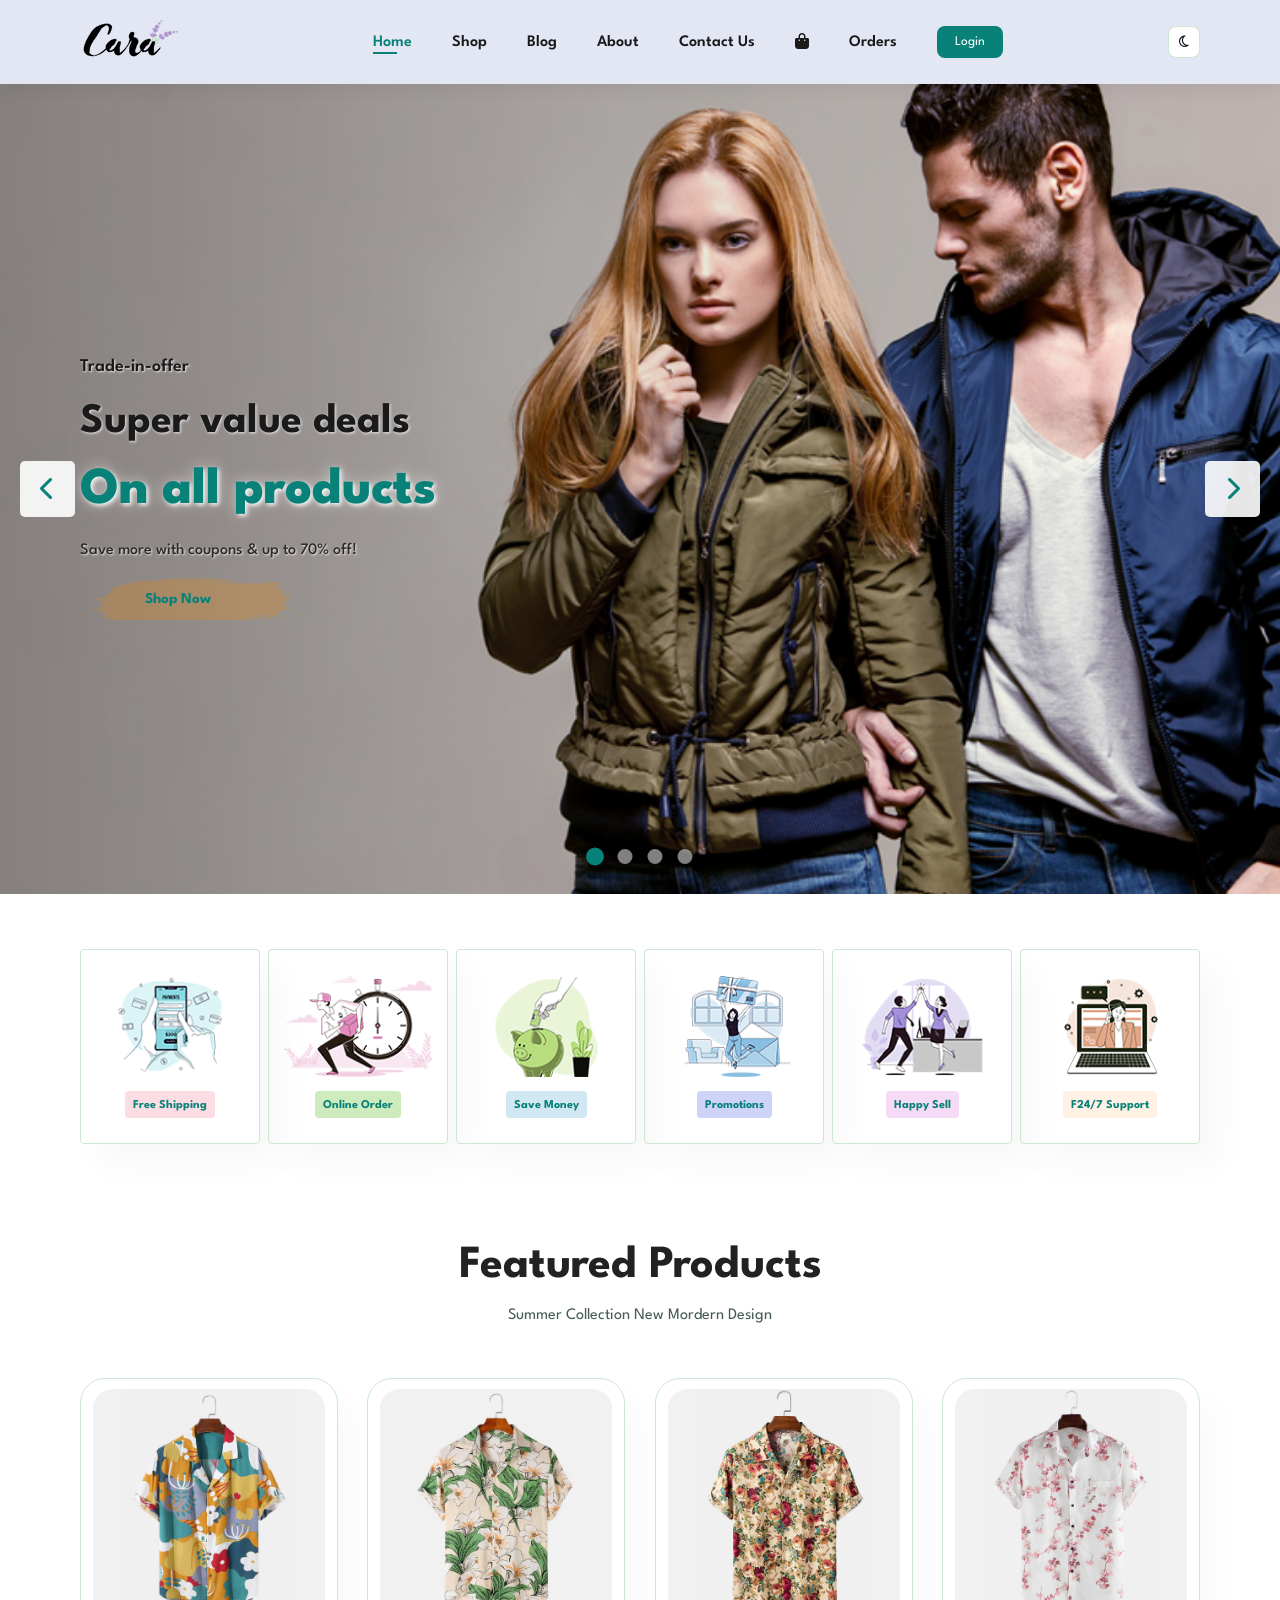
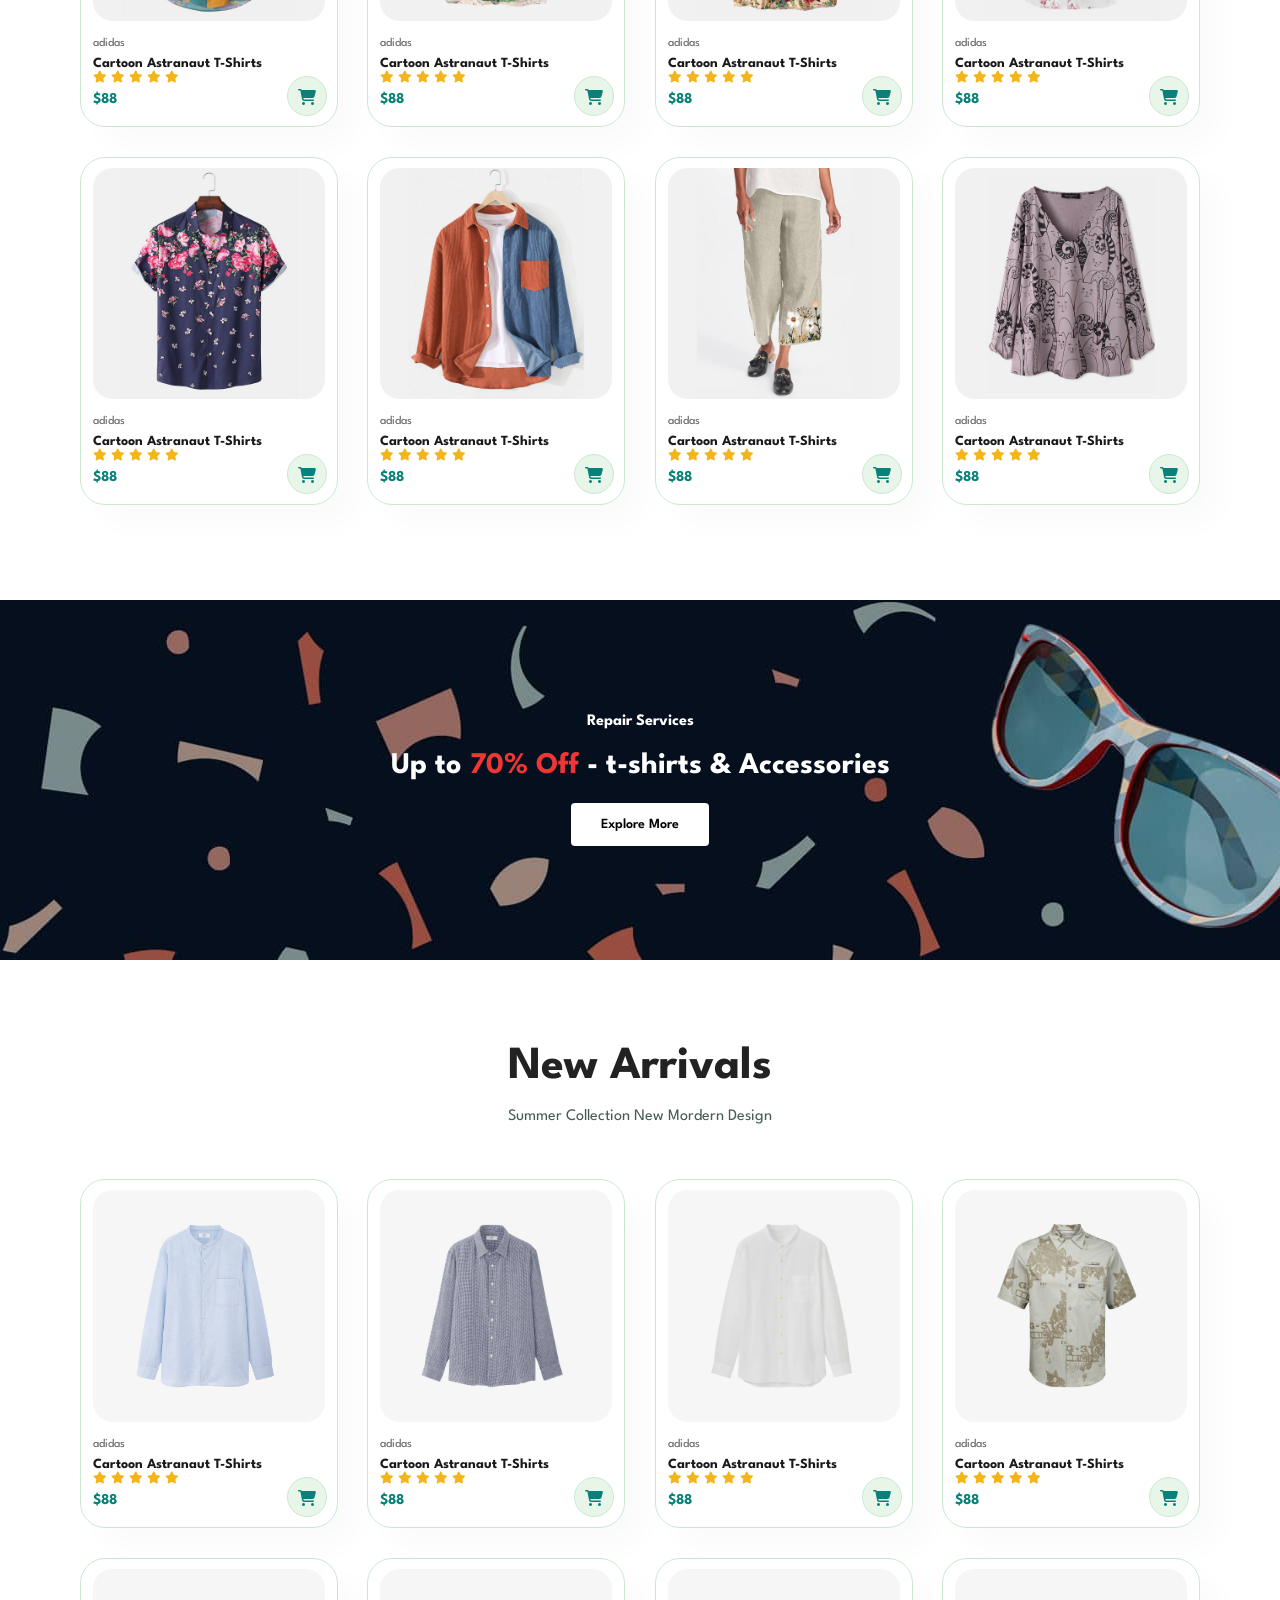
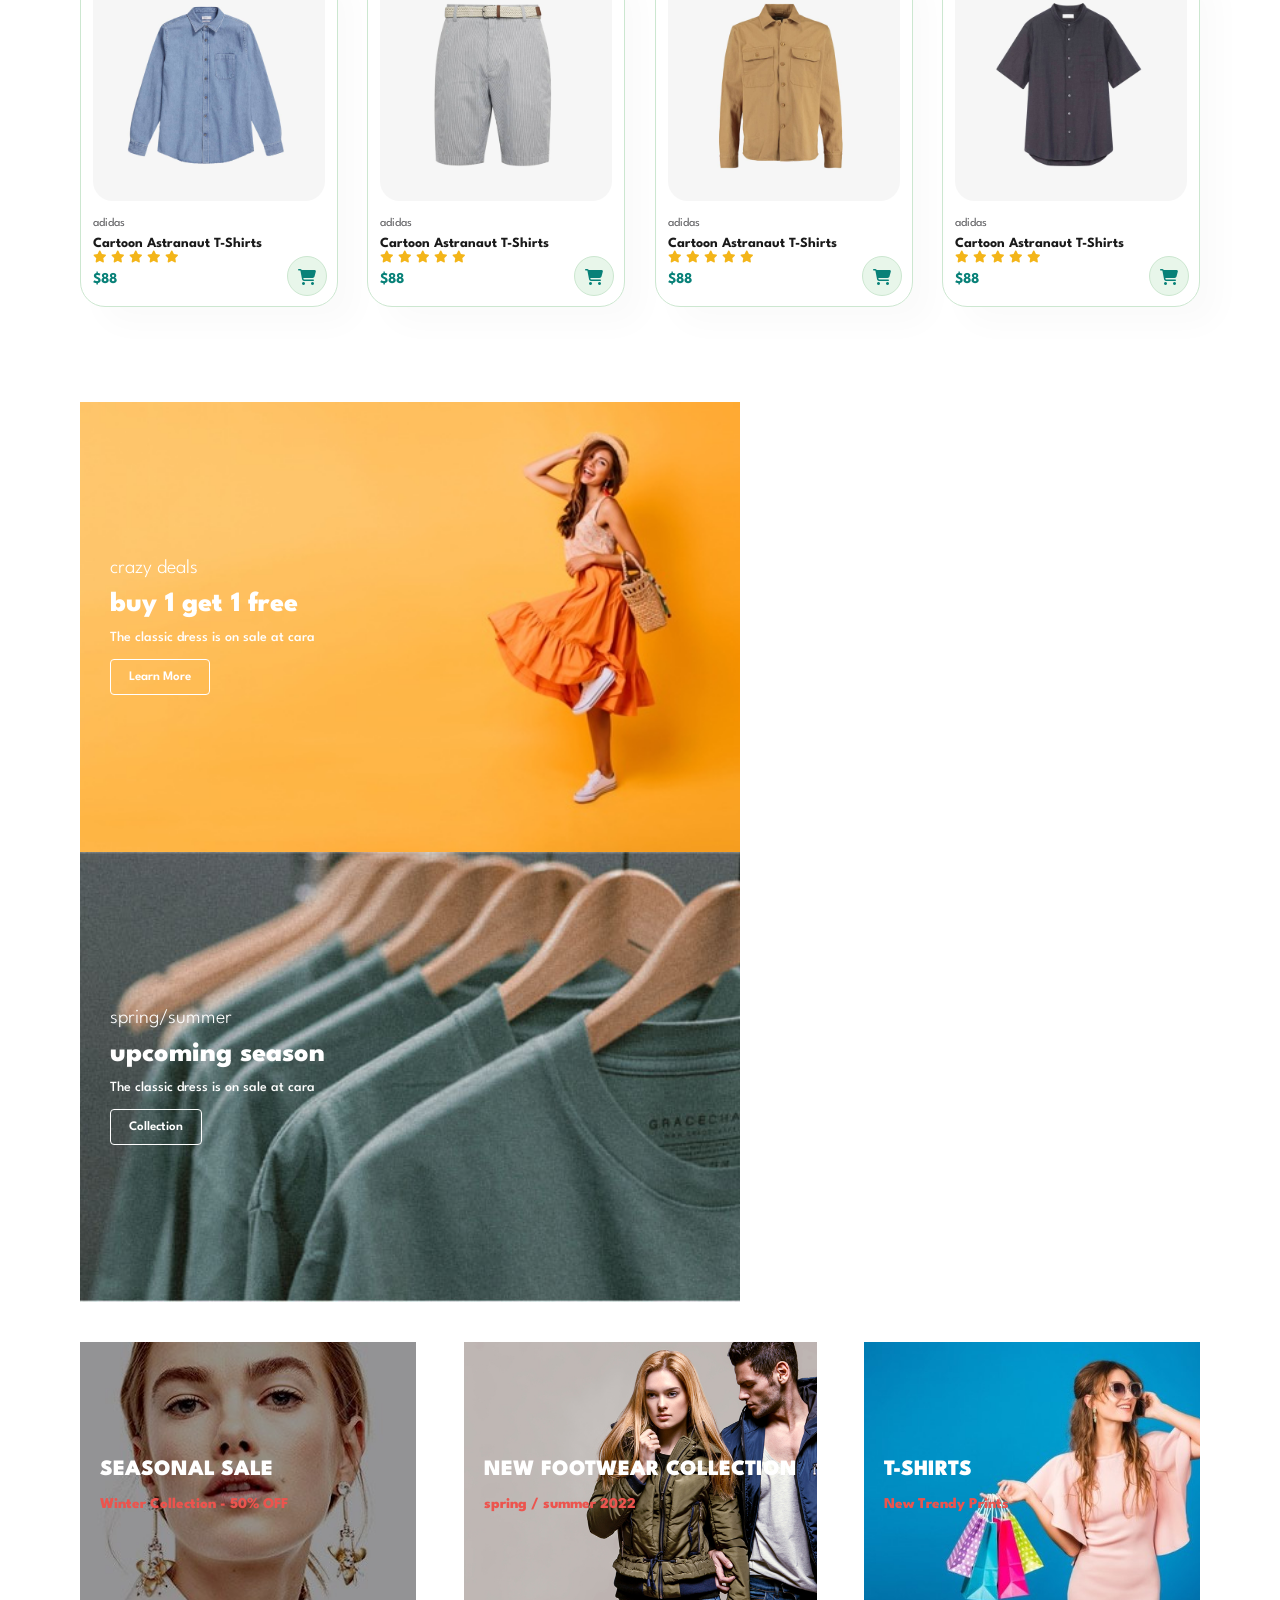
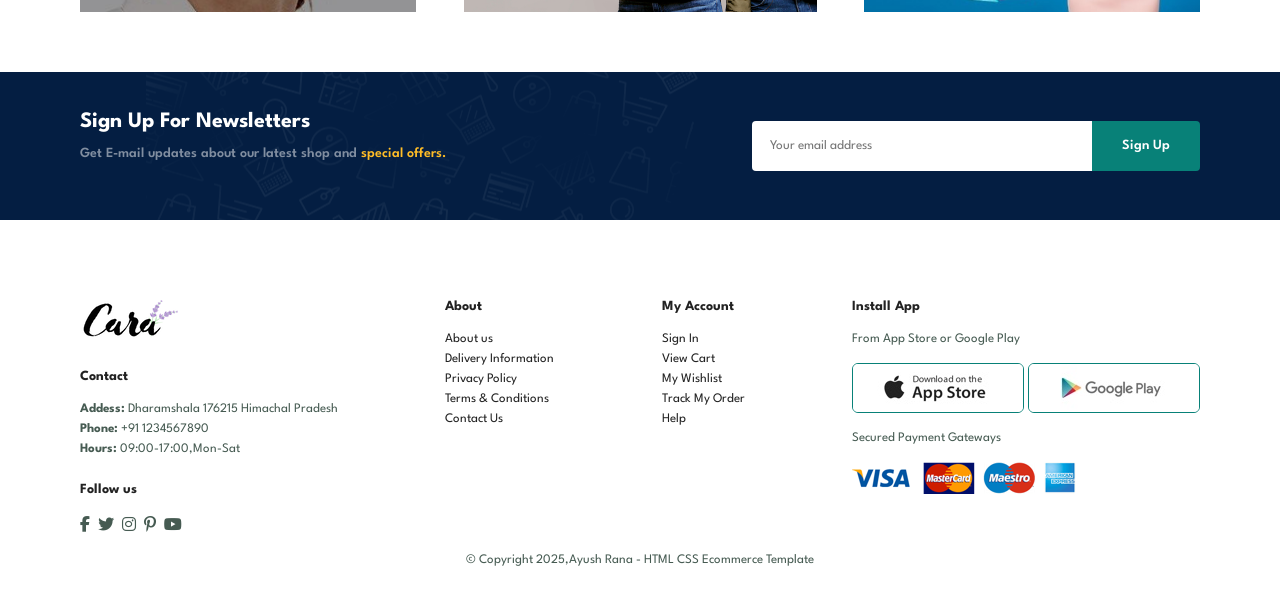
==== commit 7f624a99: "changes before practical" ====
--- a/index.html
+++ b/index.html
@@ -64,7 +64,7 @@
     <section id="hero-carousel">
       <div class="carousel-container">
         <div class="carousel-slide active theme-light">
-          <img src="img/banner/b1.jpg" alt="Banner 1" />
+          <img src="img/banner/b4.jpg" alt="Banner 1" />
           <div class="carousel-content">
             <h4>Trade-in-offer</h4>
             <h2>Super value deals</h2>
@@ -84,7 +84,7 @@
           </div>
         </div>
         <div class="carousel-slide theme-light">
-          <img src="img/banner/b4.jpg" alt="Banner 3" />
+          <img src="img/banner/b1.jpg" alt="Banner 3" />
           <div class="carousel-content">
             <h4>Limited Time</h4>
             <h2>Mega Sale</h2>
